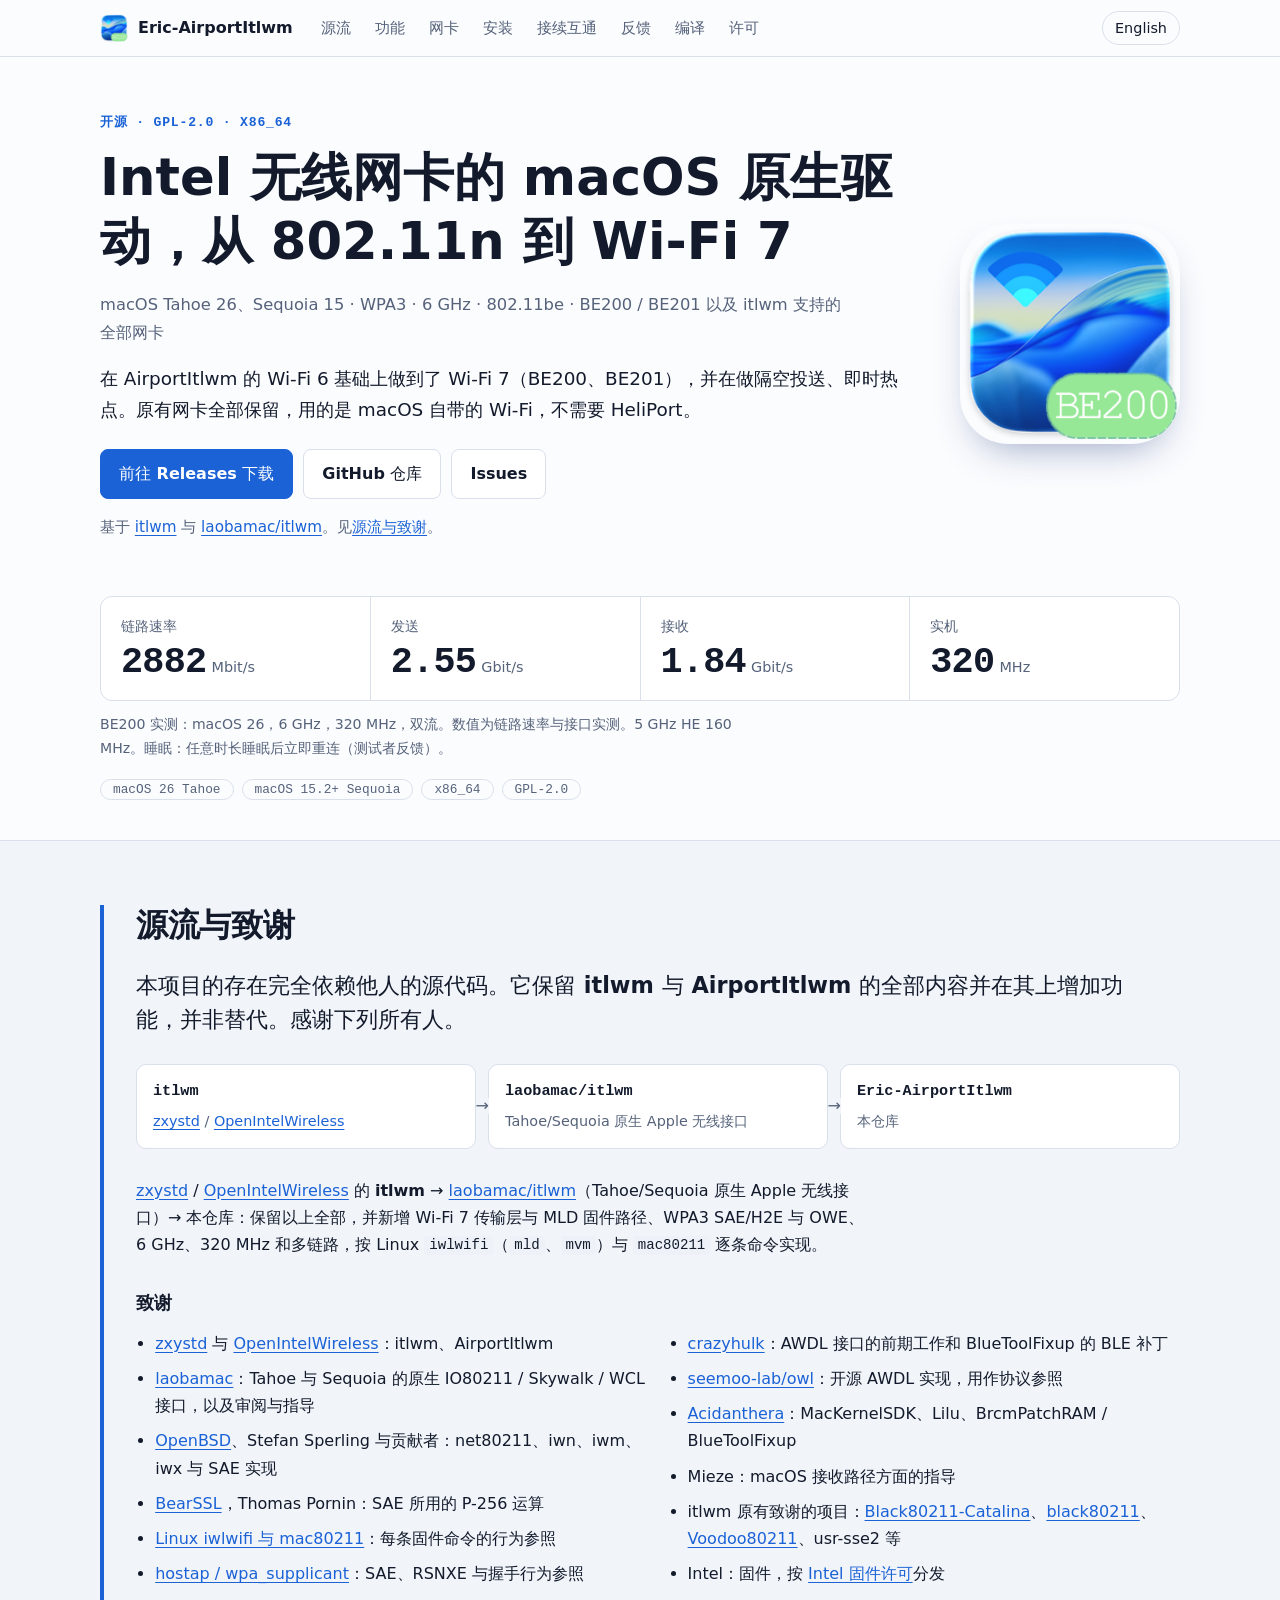
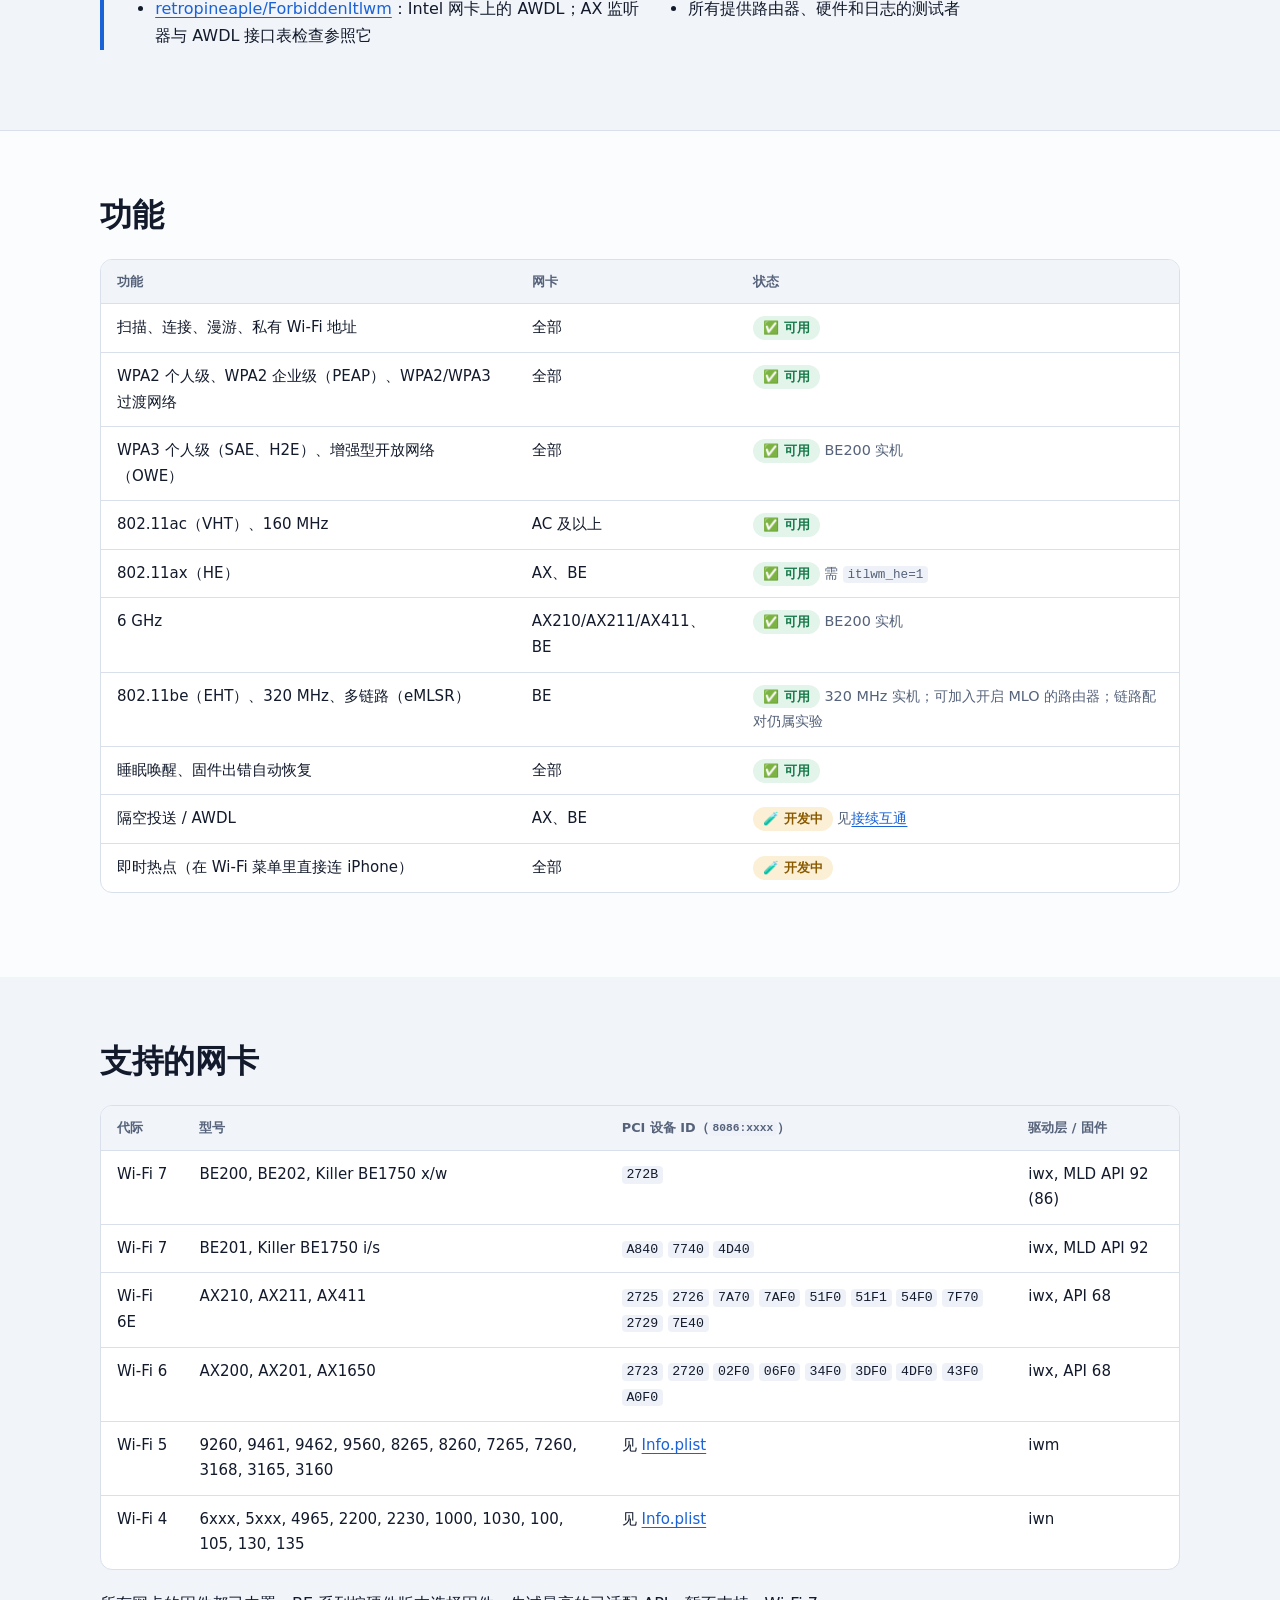
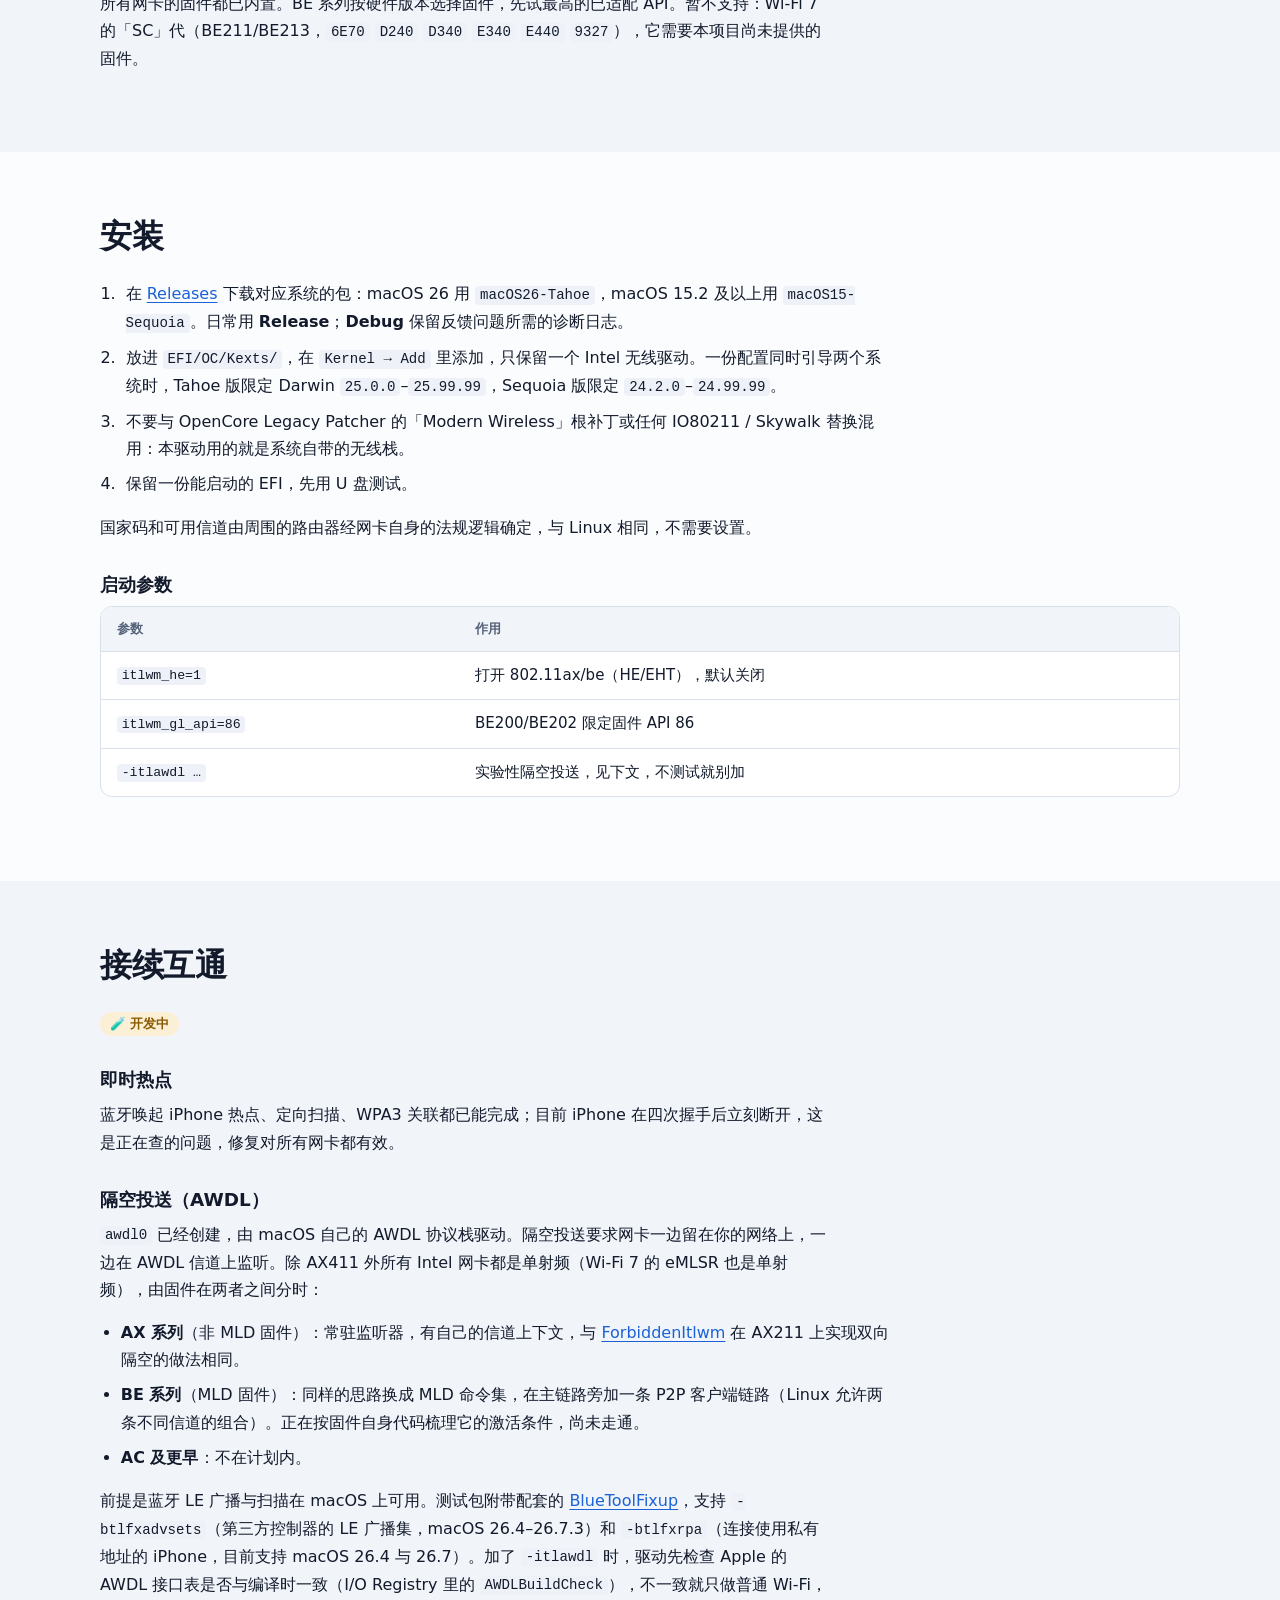
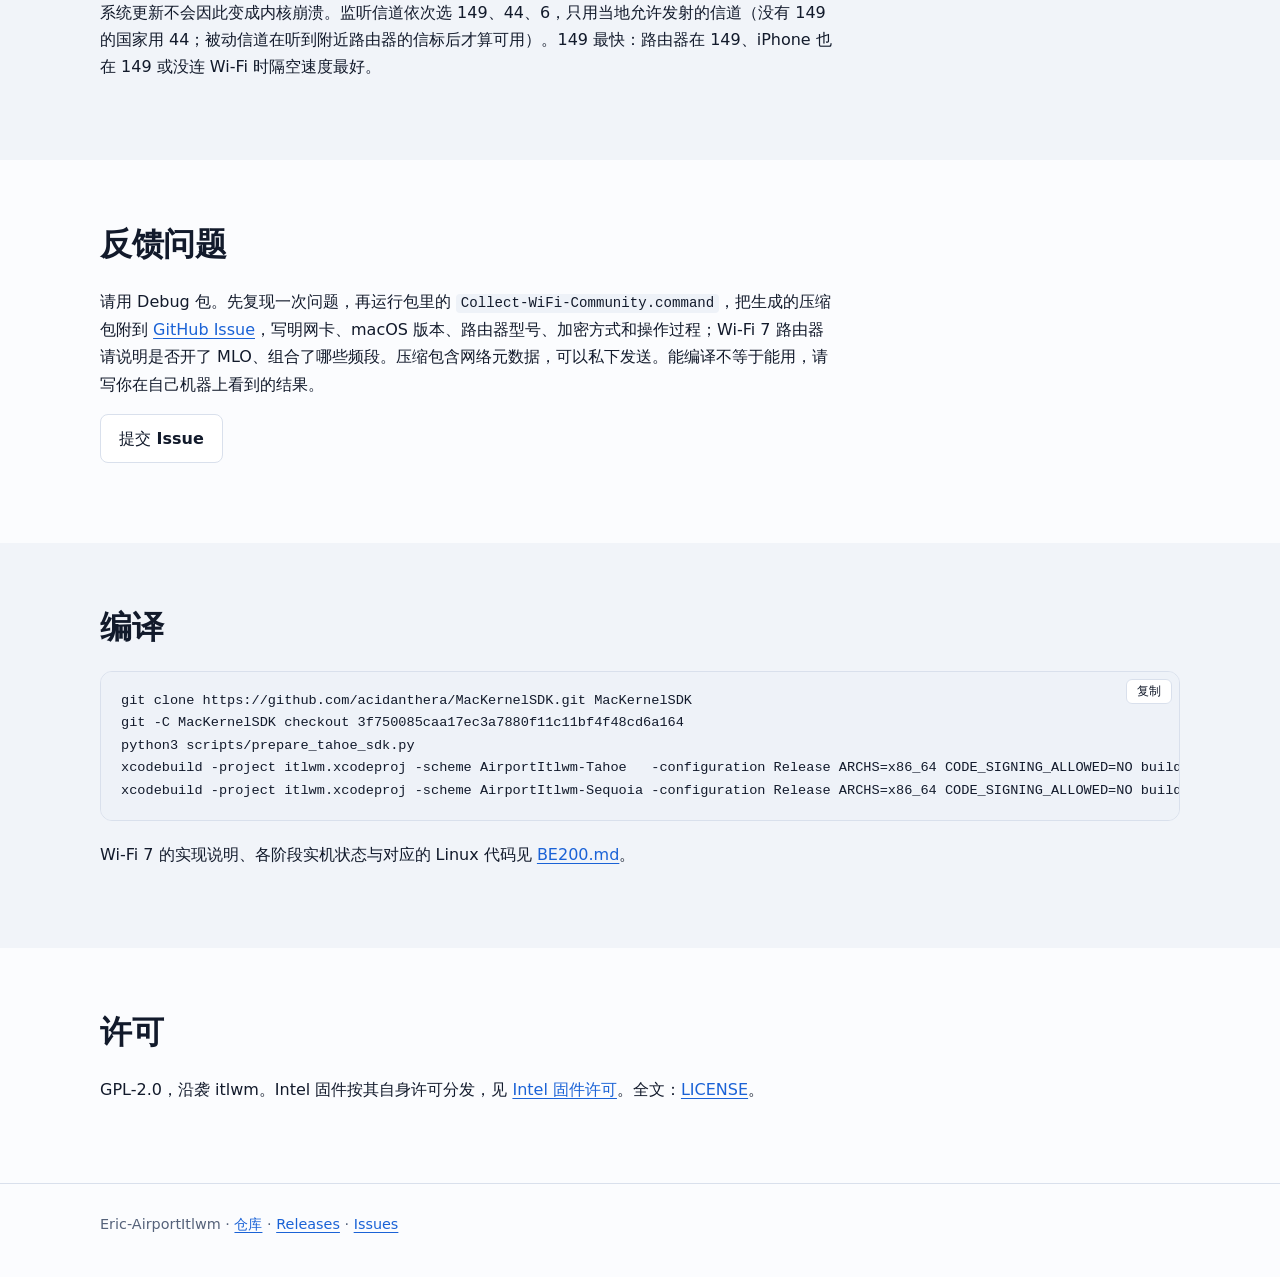
==== docs/zh/index.html @ 7a8104d2 "docs: project site for GitHub Pages (English and 简体中文), lineage and credits first" ====
<!DOCTYPE html>
<html lang="zh-CN">
<head>
<meta charset="utf-8">
<meta name="viewport" content="width=device-width, initial-scale=1">
<meta name="color-scheme" content="light dark">
<title>Eric-AirportItlwm：Intel 无线网卡的 macOS 原生驱动，从 802.11n 到 Wi-Fi 7</title>
<meta name="description" content="Intel 无线网卡的 macOS 原生驱动，从 802.11n 到 Wi-Fi 7。macOS Tahoe 26、Sequoia 15，WPA3、6 GHz、802.11be，BE200 / BE201 以及 itlwm 支持的全部网卡。">
<link rel="icon" type="image/png" href="../be200-icon.png">
<link rel="stylesheet" href="../style.css">
<script defer src="../app.js"></script>
</head>
<body>
<a class="skip" href="#main">跳到正文</a>
<header class="top"><div class="wrap bar">
<a class="brand" href="#top"><img src="../be200-icon.png" width="28" height="28" alt="">Eric-AirportItlwm</a>
<nav aria-label="Sections">
<a href="#lineage">源流</a>
<a href="#works">功能</a>
<a href="#cards">网卡</a>
<a href="#install">安装</a>
<a href="#continuity">接续互通</a>
<a href="#report">反馈</a>
<a href="#build">编译</a>
<a href="#license">许可</a>
</nav>
<a class="lang" href="../" hreflang="en" lang="en">English</a>
</div></header>
<main id="main">
<section class="hero" id="top"><div class="wrap hero-grid">
<div class="hero-text">
<p class="eyebrow">开源 · GPL-2.0 · x86_64</p>
<h1>Intel 无线网卡的 macOS 原生驱动，从 802.11n 到 Wi-Fi 7</h1>
<p class="sub">macOS Tahoe 26、Sequoia 15 · WPA3 · 6 GHz · 802.11be · BE200 / BE201 以及 itlwm 支持的全部网卡</p>
<p class="lead">在 AirportItlwm 的 Wi-Fi 6 基础上做到了 Wi-Fi 7（BE200、BE201），并在做隔空投送、即时热点。原有网卡全部保留，用的是 macOS 自带的 Wi-Fi，不需要 HeliPort。</p>
<p class="cta"><a class="btn primary" href="https://github.com/Ersiter/Eric-AirportItlwm/releases/latest">前往 Releases 下载</a><a class="btn" href="https://github.com/Ersiter/Eric-AirportItlwm">GitHub 仓库</a><a class="btn" href="https://github.com/Ersiter/Eric-AirportItlwm/issues">Issues</a></p>
<p class="credit-line">基于 <a href="https://github.com/OpenIntelWireless/itlwm">itlwm</a> 与 <a href="https://github.com/laobamac/itlwm">laobamac/itlwm</a>。见<a href="#lineage">源流与致谢</a>。</p>
</div>
<div class="hero-art"><img src="../be200-icon.png" width="256" height="256" alt="Eric-AirportItlwm icon"></div>
</div>
<div class="wrap"><dl class="stats">
<div><dt>链路速率</dt><dd><span class="num">2882</span> <span class="unit">Mbit/s</span></dd></div>
<div><dt>发送</dt><dd><span class="num">2.55</span> <span class="unit">Gbit/s</span></dd></div>
<div><dt>接收</dt><dd><span class="num">1.84</span> <span class="unit">Gbit/s</span></dd></div>
<div><dt>实机</dt><dd><span class="num">320</span> <span class="unit">MHz</span></dd></div>
</dl><p class="note">BE200 实测：macOS 26，6 GHz，320 MHz，双流。数值为链路速率与接口实测。5 GHz HE 160 MHz。睡眠：任意时长睡眠后立即重连（测试者反馈）。</p>
<ul class="chips"><li>macOS 26 Tahoe</li><li>macOS 15.2+ Sequoia</li><li>x86_64</li><li>GPL-2.0</li></ul></div>
</section>
<section class="lineage" id="lineage"><div class="wrap">
<h2>源流与致谢</h2>
<p class="big">本项目的存在完全依赖他人的源代码。它保留 itlwm 与 AirportItlwm 的全部内容并在其上增加功能，并非替代。感谢下列所有人。</p>
<ol class="chain">
<li><strong>itlwm</strong><span><a href="https://github.com/zxystd">zxystd</a> / <a href="https://github.com/OpenIntelWireless/itlwm">OpenIntelWireless</a></span></li>
<li><strong>laobamac/itlwm</strong><span>Tahoe/Sequoia 原生 Apple 无线接口</span></li>
<li><strong>Eric-AirportItlwm</strong><span>本仓库</span></li>
</ol>
<p><a href="https://github.com/zxystd">zxystd</a> / <a href="https://github.com/OpenIntelWireless/itlwm">OpenIntelWireless</a> 的 <strong>itlwm</strong> → <a href="https://github.com/laobamac/itlwm">laobamac/itlwm</a>（Tahoe/Sequoia 原生 Apple 无线接口）→ 本仓库：保留以上全部，并新增 Wi-Fi 7 传输层与 MLD 固件路径、WPA3 SAE/H2E 与 OWE、6 GHz、320 MHz 和多链路，按 Linux <code>iwlwifi</code>（<code>mld</code>、<code>mvm</code>）与 <code>mac80211</code> 逐条命令实现。</p>
<h3>致谢</h3>
<ul class="credits">
<li><a href="https://github.com/zxystd">zxystd</a> 与 <a href="https://github.com/OpenIntelWireless">OpenIntelWireless</a>：itlwm、AirportItlwm</li>
<li><a href="https://github.com/laobamac/itlwm">laobamac</a>：Tahoe 与 Sequoia 的原生 IO80211 / Skywalk / WCL 接口，以及审阅与指导</li>
<li><a href="https://github.com/openbsd/src">OpenBSD</a>、Stefan Sperling 与贡献者：net80211、iwn、iwm、iwx 与 SAE 实现</li>
<li><a href="https://bearssl.org/">BearSSL</a>，Thomas Pornin：SAE 所用的 P-256 运算</li>
<li><a href="https://github.com/torvalds/linux/tree/master/drivers/net/wireless/intel/iwlwifi">Linux iwlwifi 与 mac80211</a>：每条固件命令的行为参照</li>
<li><a href="https://w1.fi/">hostap / wpa_supplicant</a>：SAE、RSNXE 与握手行为参照</li>
<li><a href="https://github.com/retropineaple/ForbiddenItlwm">retropineaple/ForbiddenItlwm</a>：Intel 网卡上的 AWDL；AX 监听器与 AWDL 接口表检查参照它</li>
<li><a href="https://github.com/crazyhulk">crazyhulk</a>：AWDL 接口的前期工作和 BlueToolFixup 的 BLE 补丁</li>
<li><a href="https://github.com/seemoo-lab/owl">seemoo-lab/owl</a>：开源 AWDL 实现，用作协议参照</li>
<li><a href="https://github.com/acidanthera">Acidanthera</a>：MacKernelSDK、Lilu、BrcmPatchRAM / BlueToolFixup</li>
<li>Mieze：macOS 接收路径方面的指导</li>
<li>itlwm 原有致谢的项目：<a href="https://github.com/AppleIntelWiFi/Black80211-Catalina">Black80211-Catalina</a>、<a href="https://github.com/rpeshkov/black80211">black80211</a>、<a href="https://github.com/mercurysquad/Voodoo80211">Voodoo80211</a>、usr-sse2 等</li>
<li>Intel：固件，按 <a href="https://github.com/Ersiter/Eric-AirportItlwm/blob/be200-tahoe/iwlwifi-firmware-license">Intel 固件许可</a>分发</li>
<li>所有提供路由器、硬件和日志的测试者</li>
</ul></div></section>
<section id="works"><div class="wrap"><h2>功能</h2>
<div class="table-wrap"><table><thead><tr><th>功能</th><th>网卡</th><th>状态</th></tr></thead><tbody>
<tr><td>扫描、连接、漫游、私有 Wi-Fi 地址</td><td>全部</td><td><span class="pill ok"><span aria-hidden="true">✅</span> 可用</span></td></tr>
<tr><td>WPA2 个人级、WPA2 企业级（PEAP）、WPA2/WPA3 过渡网络</td><td>全部</td><td><span class="pill ok"><span aria-hidden="true">✅</span> 可用</span></td></tr>
<tr><td>WPA3 个人级（SAE、H2E）、增强型开放网络（OWE）</td><td>全部</td><td><span class="pill ok"><span aria-hidden="true">✅</span> 可用</span> <span class="snote">BE200 实机</span></td></tr>
<tr><td>802.11ac（VHT）、160 MHz</td><td>AC 及以上</td><td><span class="pill ok"><span aria-hidden="true">✅</span> 可用</span></td></tr>
<tr><td>802.11ax（HE）</td><td>AX、BE</td><td><span class="pill ok"><span aria-hidden="true">✅</span> 可用</span> <span class="snote">需 <code>itlwm_he=1</code></span></td></tr>
<tr><td>6 GHz</td><td>AX210/AX211/AX411、BE</td><td><span class="pill ok"><span aria-hidden="true">✅</span> 可用</span> <span class="snote">BE200 实机</span></td></tr>
<tr><td>802.11be（EHT）、320 MHz、多链路（eMLSR）</td><td>BE</td><td><span class="pill ok"><span aria-hidden="true">✅</span> 可用</span> <span class="snote">320 MHz 实机；可加入开启 MLO 的路由器；链路配对仍属实验</span></td></tr>
<tr><td>睡眠唤醒、固件出错自动恢复</td><td>全部</td><td><span class="pill ok"><span aria-hidden="true">✅</span> 可用</span></td></tr>
<tr><td>隔空投送 / AWDL</td><td>AX、BE</td><td><span class="pill dev"><span aria-hidden="true">🧪</span> 开发中</span> <span class="snote">见<a href="#continuity">接续互通</a></span></td></tr>
<tr><td>即时热点（在 Wi-Fi 菜单里直接连 iPhone）</td><td>全部</td><td><span class="pill dev"><span aria-hidden="true">🧪</span> 开发中</span></td></tr>
</tbody></table></div></div></section>
<section id="cards"><div class="wrap"><h2>支持的网卡</h2>
<div class="table-wrap"><table class="cards"><thead><tr><th>代际</th><th>型号</th><th>PCI 设备 ID（<code>8086:xxxx</code>）</th><th>驱动层 / 固件</th></tr></thead><tbody>
<tr><td>Wi-Fi 7</td><td>BE200, BE202, Killer BE1750 x/w</td><td><code>272B</code></td><td>iwx, MLD API 92 (86)</td></tr>
<tr><td>Wi-Fi 7</td><td>BE201, Killer BE1750 i/s</td><td><code>A840</code> <code>7740</code> <code>4D40</code></td><td>iwx, MLD API 92</td></tr>
<tr><td>Wi-Fi 6E</td><td>AX210, AX211, AX411</td><td><code>2725</code> <code>2726</code> <code>7A70</code> <code>7AF0</code> <code>51F0</code> <code>51F1</code> <code>54F0</code> <code>7F70</code> <code>2729</code> <code>7E40</code></td><td>iwx, API 68</td></tr>
<tr><td>Wi-Fi 6</td><td>AX200, AX201, AX1650</td><td><code>2723</code> <code>2720</code> <code>02F0</code> <code>06F0</code> <code>34F0</code> <code>3DF0</code> <code>4DF0</code> <code>43F0</code> <code>A0F0</code></td><td>iwx, API 68</td></tr>
<tr><td>Wi-Fi 5</td><td>9260, 9461, 9462, 9560, 8265, 8260, 7265, 7260, 3168, 3165, 3160</td><td>见 <a href="https://github.com/Ersiter/Eric-AirportItlwm/blob/be200-tahoe/AirportItlwm/WCL/Info.plist">Info.plist</a></td><td>iwm</td></tr>
<tr><td>Wi-Fi 4</td><td>6xxx, 5xxx, 4965, 2200, 2230, 1000, 1030, 100, 105, 130, 135</td><td>见 <a href="https://github.com/Ersiter/Eric-AirportItlwm/blob/be200-tahoe/AirportItlwm/WCL/Info.plist">Info.plist</a></td><td>iwn</td></tr>
</tbody></table></div><p>所有网卡的固件都已内置。BE 系列按硬件版本选择固件，先试最高的已适配 API。暂不支持：Wi-Fi 7 的「SC」代（BE211/BE213，<code>6E70</code> <code>D240</code> <code>D340</code> <code>E340</code> <code>E440</code> <code>9327</code>），它需要本项目尚未提供的固件。</p></div></section>
<section id="install"><div class="wrap"><h2>安装</h2><ol class="steps">
<li>在 <a href="https://github.com/Ersiter/Eric-AirportItlwm/releases">Releases</a> 下载对应系统的包：macOS 26 用 <code>macOS26-Tahoe</code>，macOS 15.2 及以上用 <code>macOS15-Sequoia</code>。日常用 <strong>Release</strong>；<strong>Debug</strong> 保留反馈问题所需的诊断日志。</li>
<li>放进 <code>EFI/OC/Kexts/</code>，在 <code>Kernel → Add</code> 里添加，只保留一个 Intel 无线驱动。一份配置同时引导两个系统时，Tahoe 版限定 Darwin <code>25.0.0</code>–<code>25.99.99</code>，Sequoia 版限定 <code>24.2.0</code>–<code>24.99.99</code>。</li>
<li>不要与 OpenCore Legacy Patcher 的「Modern Wireless」根补丁或任何 IO80211 / Skywalk 替换混用：本驱动用的就是系统自带的无线栈。</li>
<li>保留一份能启动的 EFI，先用 U 盘测试。</li>
</ol><p>国家码和可用信道由周围的路由器经网卡自身的法规逻辑确定，与 Linux 相同，不需要设置。</p>
<h3>启动参数</h3><div class="table-wrap"><table><thead><tr><th>参数</th><th>作用</th></tr></thead><tbody>
<tr><td><code>itlwm_he=1</code></td><td>打开 802.11ax/be（HE/EHT），默认关闭</td></tr>
<tr><td><code>itlwm_gl_api=86</code></td><td>BE200/BE202 限定固件 API 86</td></tr>
<tr><td><code>-itlawdl …</code></td><td>实验性隔空投送，见下文，不测试就别加</td></tr>
</tbody></table></div></div></section>
<section id="continuity"><div class="wrap"><h2>接续互通</h2>
<p><span class="pill dev"><span aria-hidden="true">🧪</span> 开发中</span></p>
<h3>即时热点</h3><p>蓝牙唤起 iPhone 热点、定向扫描、WPA3 关联都已能完成；目前 iPhone 在四次握手后立刻断开，这是正在查的问题，修复对所有网卡都有效。</p>
<h3>隔空投送（AWDL）</h3><p><code>awdl0</code> 已经创建，由 macOS 自己的 AWDL 协议栈驱动。隔空投送要求网卡一边留在你的网络上，一边在 AWDL 信道上监听。除 AX411 外所有 Intel 网卡都是单射频（Wi-Fi 7 的 eMLSR 也是单射频），由固件在两者之间分时：</p><ul>
<li><strong>AX 系列</strong>（非 MLD 固件）：常驻监听器，有自己的信道上下文，与 <a href="https://github.com/retropineaple/ForbiddenItlwm">ForbiddenItlwm</a> 在 AX211 上实现双向隔空的做法相同。</li>
<li><strong>BE 系列</strong>（MLD 固件）：同样的思路换成 MLD 命令集，在主链路旁加一条 P2P 客户端链路（Linux 允许两条不同信道的组合）。正在按固件自身代码梳理它的激活条件，尚未走通。</li>
<li><strong>AC 及更早</strong>：不在计划内。</li>
</ul><p>前提是蓝牙 LE 广播与扫描在 macOS 上可用。测试包附带配套的 <a href="https://github.com/acidanthera/BrcmPatchRAM">BlueToolFixup</a>，支持 <code>-btlfxadvsets</code>（第三方控制器的 LE 广播集，macOS 26.4–26.7.3）和 <code>-btlfxrpa</code>（连接使用私有地址的 iPhone，目前支持 macOS 26.4 与 26.7）。加了 <code>-itlawdl</code> 时，驱动先检查 Apple 的 AWDL 接口表是否与编译时一致（I/O Registry 里的 <code>AWDLBuildCheck</code>），不一致就只做普通 Wi-Fi，系统更新不会因此变成内核崩溃。监听信道依次选 149、44、6，只用当地允许发射的信道（没有 149 的国家用 44；被动信道在听到附近路由器的信标后才算可用）。149 最快：路由器在 149、iPhone 也在 149 或没连 Wi-Fi 时隔空速度最好。</p></div></section>
<section id="report"><div class="wrap"><h2>反馈问题</h2><p>请用 Debug 包。先复现一次问题，再运行包里的 <code>Collect-WiFi-Community.command</code>，把生成的压缩包附到 <a href="https://github.com/Ersiter/Eric-AirportItlwm/issues">GitHub Issue</a>，写明网卡、macOS 版本、路由器型号、加密方式和操作过程；Wi-Fi 7 路由器请说明是否开了 MLO、组合了哪些频段。压缩包含网络元数据，可以私下发送。能编译不等于能用，请写你在自己机器上看到的结果。</p><p><a class="btn" href="https://github.com/Ersiter/Eric-AirportItlwm/issues/new">提交 Issue</a></p></div></section>
<section id="build"><div class="wrap"><h2>编译</h2>
<div class="code"><button type="button" class="copy" data-copied="已复制" hidden>复制</button><pre><code>git clone https://github.com/acidanthera/MacKernelSDK.git MacKernelSDK
git -C MacKernelSDK checkout 3f750085caa17ec3a7880f11c11bf4f48cd6a164
python3 scripts/prepare_tahoe_sdk.py
xcodebuild -project itlwm.xcodeproj -scheme AirportItlwm-Tahoe   -configuration Release ARCHS=x86_64 CODE_SIGNING_ALLOWED=NO build
xcodebuild -project itlwm.xcodeproj -scheme AirportItlwm-Sequoia -configuration Release ARCHS=x86_64 CODE_SIGNING_ALLOWED=NO build</code></pre></div>
<p>Wi-Fi 7 的实现说明、各阶段实机状态与对应的 Linux 代码见 <a href="https://github.com/Ersiter/Eric-AirportItlwm/blob/be200-tahoe/BE200.md">BE200.md</a>。</p></div></section>
<section id="license"><div class="wrap"><h2>许可</h2><p>GPL-2.0，沿袭 itlwm。Intel 固件按其自身许可分发，见 <a href="https://github.com/Ersiter/Eric-AirportItlwm/blob/be200-tahoe/iwlwifi-firmware-license">Intel 固件许可</a>。全文：<a href="https://github.com/Ersiter/Eric-AirportItlwm/blob/be200-tahoe/LICENSE">LICENSE</a>。</p></div></section>
</main>
<footer><div class="wrap"><p>Eric-AirportItlwm · <a href="https://github.com/Ersiter/Eric-AirportItlwm">仓库</a> · <a href="https://github.com/Ersiter/Eric-AirportItlwm/releases">Releases</a> · <a href="https://github.com/Ersiter/Eric-AirportItlwm/issues">Issues</a></p></div></footer>
</body>
</html>
---- docs/style.css ----
:root {
  color-scheme: light dark;
  --bg: #fbfcfe;
  --bg-alt: #f1f4f9;
  --panel: #ffffff;
  --line: #d9e0ec;
  --text: #121a2b;
  --muted: #55627a;
  --accent: #1a62d6;
  --accent-ink: #ffffff;
  --ok: #17794a;
  --ok-bg: #e3f4ea;
  --dev: #8a5a00;
  --dev-bg: #fbf0d6;
  --code-bg: #eef2f8;
  --sans: system-ui, -apple-system, "Segoe UI", "PingFang SC", "Hiragino Sans GB", "Microsoft YaHei", "Noto Sans CJK SC", "Noto Sans SC", sans-serif;
  --mono: ui-monospace, "SF Mono", Menlo, Consolas, "Liberation Mono", monospace;
}

@media (prefers-color-scheme: dark) {
  :root {
    --bg: #080d17;
    --bg-alt: #0c1322;
    --panel: #0f1829;
    --line: #1f2c45;
    --text: #dbe5f6;
    --muted: #8da0bf;
    --accent: #5aa8ff;
    --accent-ink: #06101f;
    --ok: #62d394;
    --ok-bg: #0f2a1d;
    --dev: #f0c35a;
    --dev-bg: #2b2210;
    --code-bg: #0a1220;
  }
}

* { box-sizing: border-box; }
html { scroll-behavior: smooth; scroll-padding-top: 72px; -webkit-text-size-adjust: 100%; }
body {
  margin: 0;
  background: var(--bg);
  color: var(--text);
  font: 16px/1.7 var(--sans);
  -webkit-font-smoothing: antialiased;
}
img { max-width: 100%; height: auto; }
a { color: var(--accent); text-underline-offset: 3px; }
a:hover { text-decoration-thickness: 2px; }
:focus-visible { outline: 2px solid var(--accent); outline-offset: 2px; border-radius: 3px; }
code { font-family: var(--mono); font-size: .88em; background: var(--code-bg); padding: .1em .35em; border-radius: 4px; overflow-wrap: anywhere; }
.wrap { width: min(1080px, 100% - 40px); margin-inline: auto; }

.skip { position: absolute; left: -999px; top: 8px; background: var(--accent); color: var(--accent-ink); padding: 8px 12px; border-radius: 6px; z-index: 20; }
.skip:focus { left: 8px; }

/* header */
.top { position: sticky; top: 0; z-index: 10; background: color-mix(in srgb, var(--bg) 88%, transparent); backdrop-filter: blur(10px); border-bottom: 1px solid var(--line); }
.bar { display: flex; align-items: center; gap: 18px; min-height: 56px; }
.brand { display: flex; align-items: center; gap: 10px; font-weight: 650; color: var(--text); text-decoration: none; white-space: nowrap; }
.brand img { border-radius: 7px; }
.top nav { display: flex; gap: 4px; flex: 1; overflow-x: auto; scrollbar-width: none; }
.top nav::-webkit-scrollbar { display: none; }
.top nav a { color: var(--muted); text-decoration: none; padding: 6px 10px; border-radius: 6px; font-size: .92rem; white-space: nowrap; }
.top nav a:hover { color: var(--text); background: var(--bg-alt); }
.lang { font-size: .9rem; border: 1px solid var(--line); padding: 4px 12px; border-radius: 999px; text-decoration: none; color: var(--text); white-space: nowrap; }
.lang:hover { border-color: var(--accent); }

/* sections */
section { padding: 64px 0; }
section:nth-of-type(even) { background: var(--bg-alt); }
h1, h2, h3 { line-height: 1.25; margin: 0; }
h2 { font-size: clamp(1.5rem, 1.1rem + 1.6vw, 2rem); letter-spacing: -.01em; margin-bottom: 24px; }
h3 { font-size: 1.15rem; margin: 32px 0 10px; }
p { margin: 0 0 1em; max-width: 72ch; }
ul, ol { padding-left: 1.3em; }
li { margin-bottom: .5em; max-width: 76ch; }

/* hero */
.hero { padding: 56px 0 40px; background: var(--bg) !important; }
.hero-grid { display: grid; grid-template-columns: 1fr 220px; gap: 40px; align-items: center; }
.eyebrow { color: var(--accent); font: 600 .82rem var(--mono); letter-spacing: .06em; text-transform: uppercase; margin-bottom: 14px; }
h1 { font-size: clamp(2rem, 1.2rem + 3.2vw, 3.2rem); letter-spacing: -.02em; max-width: 20ch; }
:lang(zh) h1 { letter-spacing: 0; max-width: 18em; }
.sub { color: var(--muted); margin-top: 18px; font-size: 1.02rem; }
.lead { font-size: 1.15rem; margin-top: 8px; }
.cta { display: flex; flex-wrap: wrap; gap: 10px; margin-top: 24px; }
.btn { display: inline-block; padding: 10px 18px; border: 1px solid var(--line); border-radius: 8px; text-decoration: none; color: var(--text); background: var(--panel); font-weight: 550; }
.btn:hover { border-color: var(--accent); }
.btn.primary { background: var(--accent); border-color: var(--accent); color: var(--accent-ink); }
.credit-line { color: var(--muted); font-size: .95rem; margin-top: 4px; }
.hero-art img { width: 100%; max-width: 220px; border-radius: 22%; box-shadow: 0 18px 40px -18px rgba(10, 40, 110, .45); display: block; margin-inline: auto; }

.stats { display: grid; grid-template-columns: repeat(4, 1fr); gap: 1px; margin: 40px 0 0; background: var(--line); border: 1px solid var(--line); border-radius: 12px; overflow: hidden; }
.stats > div { background: var(--panel); padding: 18px 20px; }
.stats dt { color: var(--muted); font-size: .85rem; }
.stats dd { margin: 4px 0 0; }
.num { font: 650 clamp(1.6rem, 1.2rem + 1.4vw, 2.3rem)/1.1 var(--mono); letter-spacing: -.02em; }
.unit { color: var(--muted); font-size: .9rem; }
.note { color: var(--muted); font-size: .88rem; margin: 12px 0 0; }
.chips { list-style: none; padding: 0; margin: 18px 0 0; display: flex; flex-wrap: wrap; gap: 8px; }
.chips li { margin: 0; font: .8rem var(--mono); color: var(--muted); border: 1px solid var(--line); border-radius: 999px; padding: 2px 12px; }

/* lineage */
.lineage { background: var(--bg-alt); border-block: 1px solid var(--line); }
.lineage .wrap { border-left: 4px solid var(--accent); padding-left: clamp(16px, 3vw, 32px); }
.big { font-size: clamp(1.15rem, 1rem + .7vw, 1.4rem); line-height: 1.5; font-weight: 550; max-width: 46em; }
.chain { list-style: none; padding: 0; margin: 28px 0; display: grid; grid-template-columns: repeat(3, 1fr); gap: 12px; counter-reset: c; }
.chain li { counter-increment: c; position: relative; background: var(--panel); border: 1px solid var(--line); border-radius: 10px; padding: 14px 16px; margin: 0; display: flex; flex-direction: column; gap: 4px; max-width: none; }
.chain li:not(:last-child)::after { content: "→"; position: absolute; right: -14px; top: 50%; transform: translateY(-50%); color: var(--muted); background: var(--bg-alt); z-index: 1; line-height: 1; }
.chain strong { font-family: var(--mono); font-size: .95rem; }
.chain span { color: var(--muted); font-size: .9rem; }
.credits { columns: 2 340px; column-gap: 40px; padding-left: 1.2em; }
.credits li { break-inside: avoid; }

/* tables */
.table-wrap { overflow-x: auto; border: 1px solid var(--line); border-radius: 12px; background: var(--panel); margin-bottom: 20px; }
table { border-collapse: collapse; width: 100%; font-size: .94rem; min-width: 560px; }
th, td { text-align: left; vertical-align: top; padding: 11px 16px; border-bottom: 1px solid var(--line); }
tbody tr:last-child td { border-bottom: 0; }
th { font-size: .8rem; text-transform: uppercase; letter-spacing: .05em; color: var(--muted); background: var(--bg-alt); font-weight: 600; white-space: nowrap; }
:lang(zh) th { text-transform: none; letter-spacing: 0; }
table.cards { min-width: 720px; }
.pill { display: inline-block; font-size: .8rem; font-weight: 600; padding: 1px 10px; border-radius: 999px; white-space: nowrap; }
.pill.ok { color: var(--ok); background: var(--ok-bg); }
.pill.dev { color: var(--dev); background: var(--dev-bg); }
.snote { color: var(--muted); font-size: .9rem; display: inline; }

/* install / code */
.steps li { padding-left: .3em; }
.code { position: relative; margin: 0 0 20px; }
pre { margin: 0; padding: 18px 20px; background: var(--code-bg); border: 1px solid var(--line); border-radius: 12px; overflow-x: auto; font: .85rem/1.65 var(--mono); }
pre code { background: none; padding: 0; font-size: inherit; overflow-wrap: normal; }
.copy { position: absolute; top: 8px; right: 8px; font: .78rem var(--sans); padding: 3px 10px; border: 1px solid var(--line); border-radius: 6px; background: var(--panel); color: var(--text); cursor: pointer; }
.copy:hover { border-color: var(--accent); }

footer { padding: 28px 0 40px; color: var(--muted); font-size: .9rem; border-top: 1px solid var(--line); }
footer p { margin: 0; }

@media (max-width: 760px) {
  section { padding: 44px 0; }
  .hero-grid { grid-template-columns: 1fr; }
  .hero-art { order: -1; }
  .hero-art img { margin: 0; max-width: 96px; }
  .stats { grid-template-columns: repeat(2, 1fr); }
  .chain { grid-template-columns: 1fr; }
  .chain li:not(:last-child)::after { content: "↓"; right: auto; left: 20px; top: auto; bottom: -15px; transform: none; }
  .bar { gap: 10px; }
}
@media (max-width: 480px) {
  .brand { font-size: .9rem; }
  .brand img { display: none; }
}
@media (prefers-reduced-motion: reduce) { html { scroll-behavior: auto; } }
@media print { .top, .copy, .skip { display: none; } section { padding: 24px 0; } }
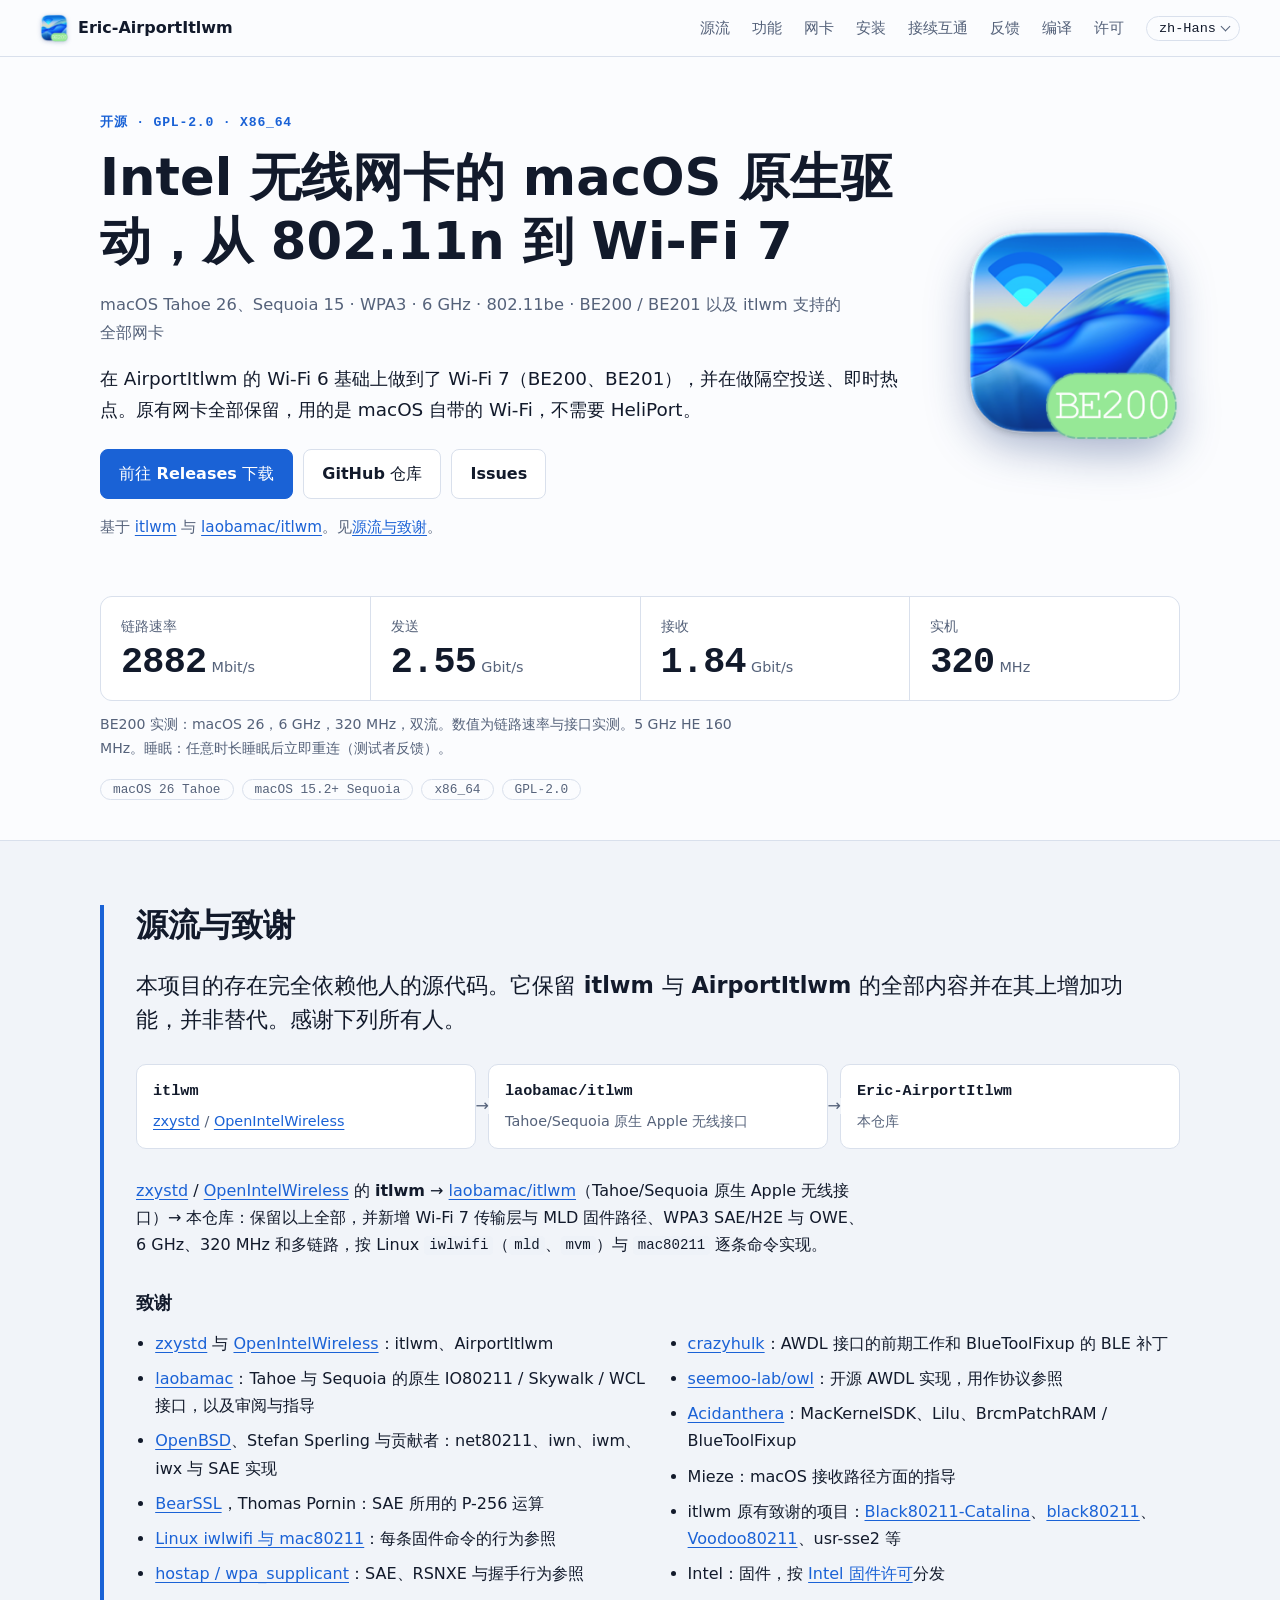
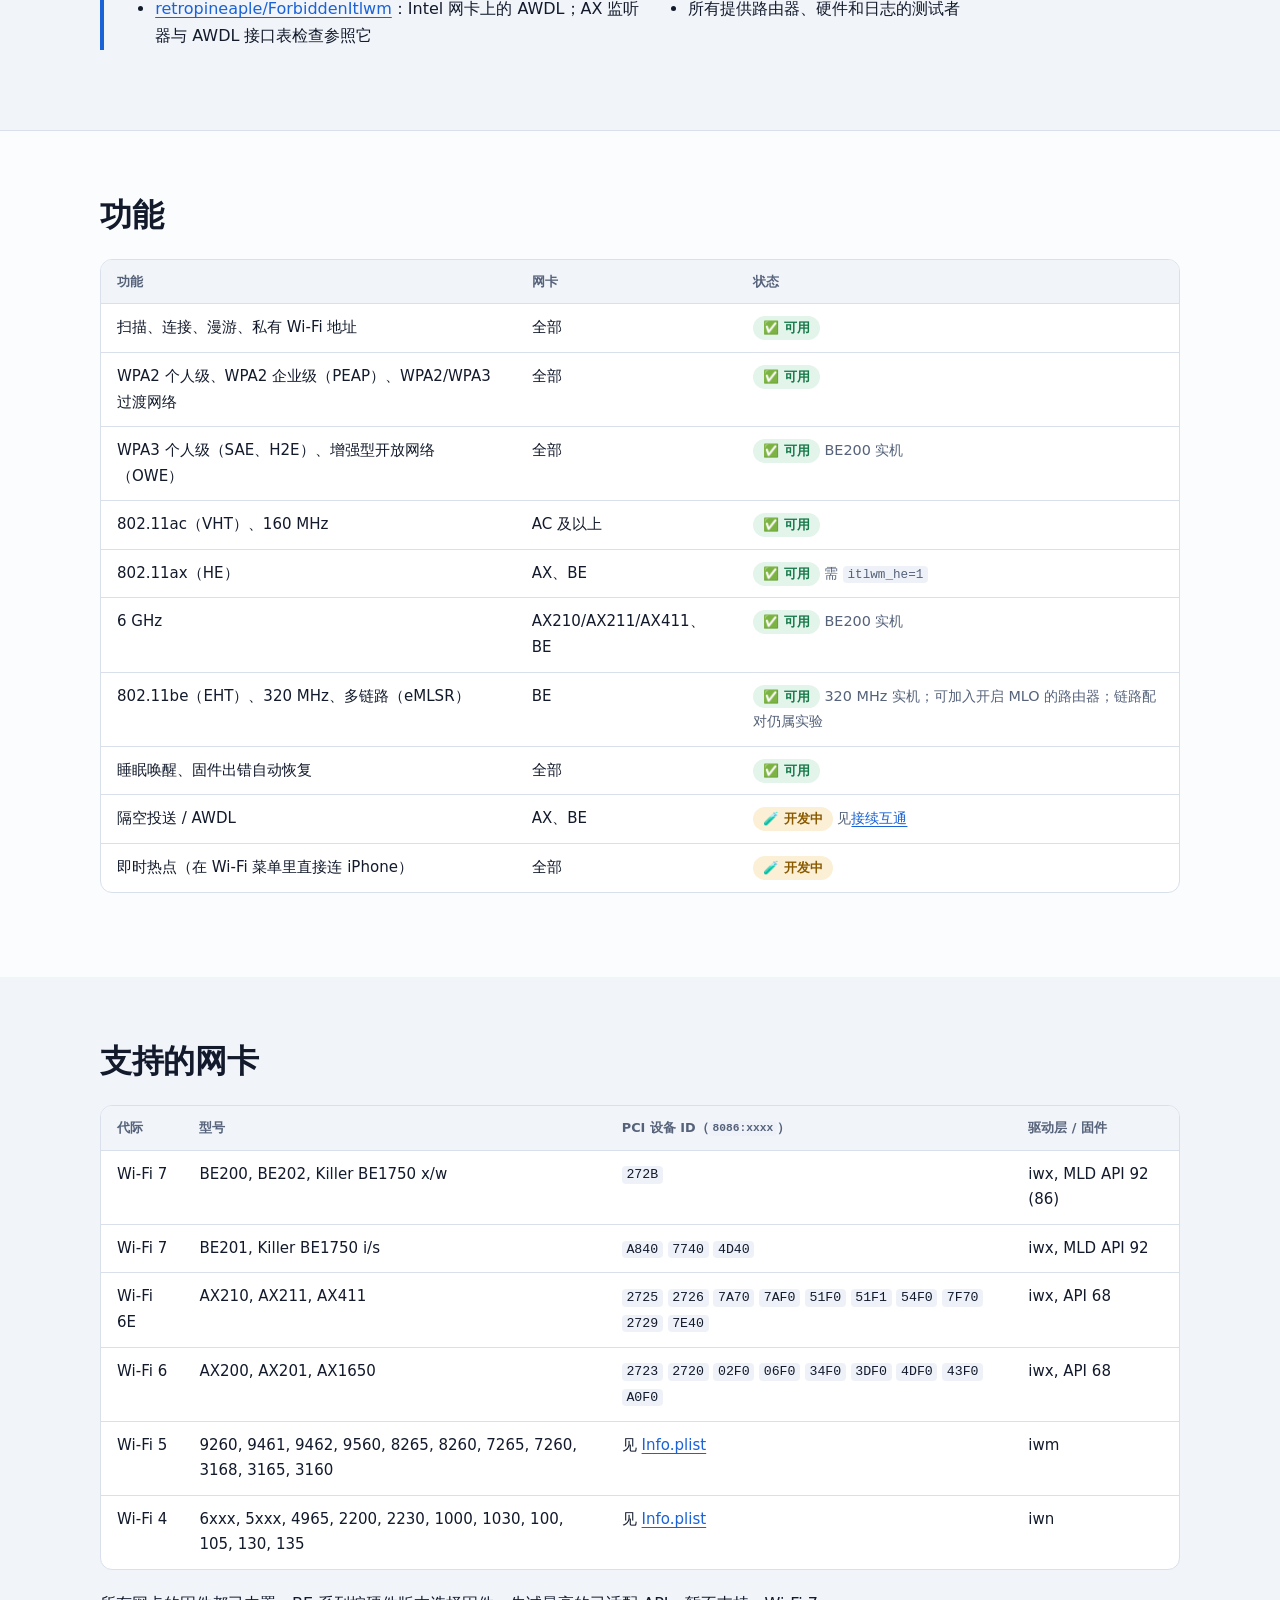
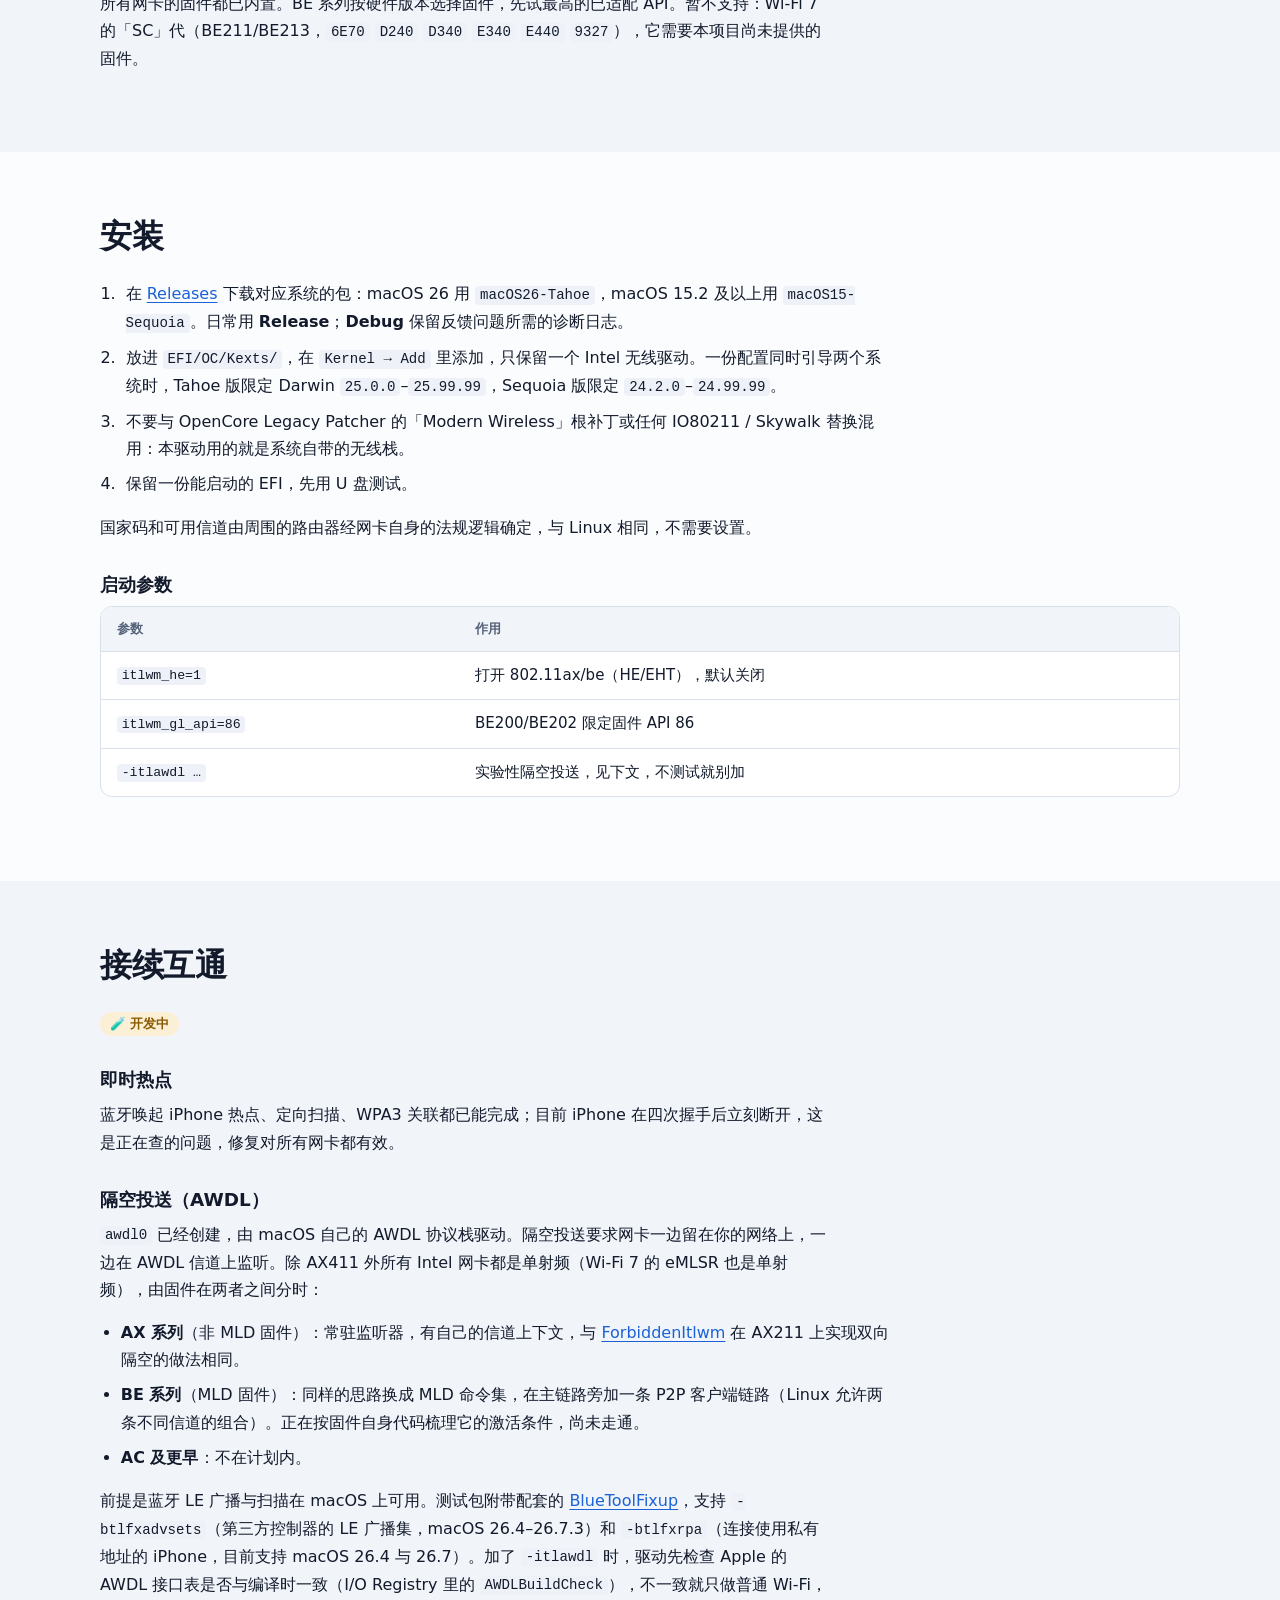
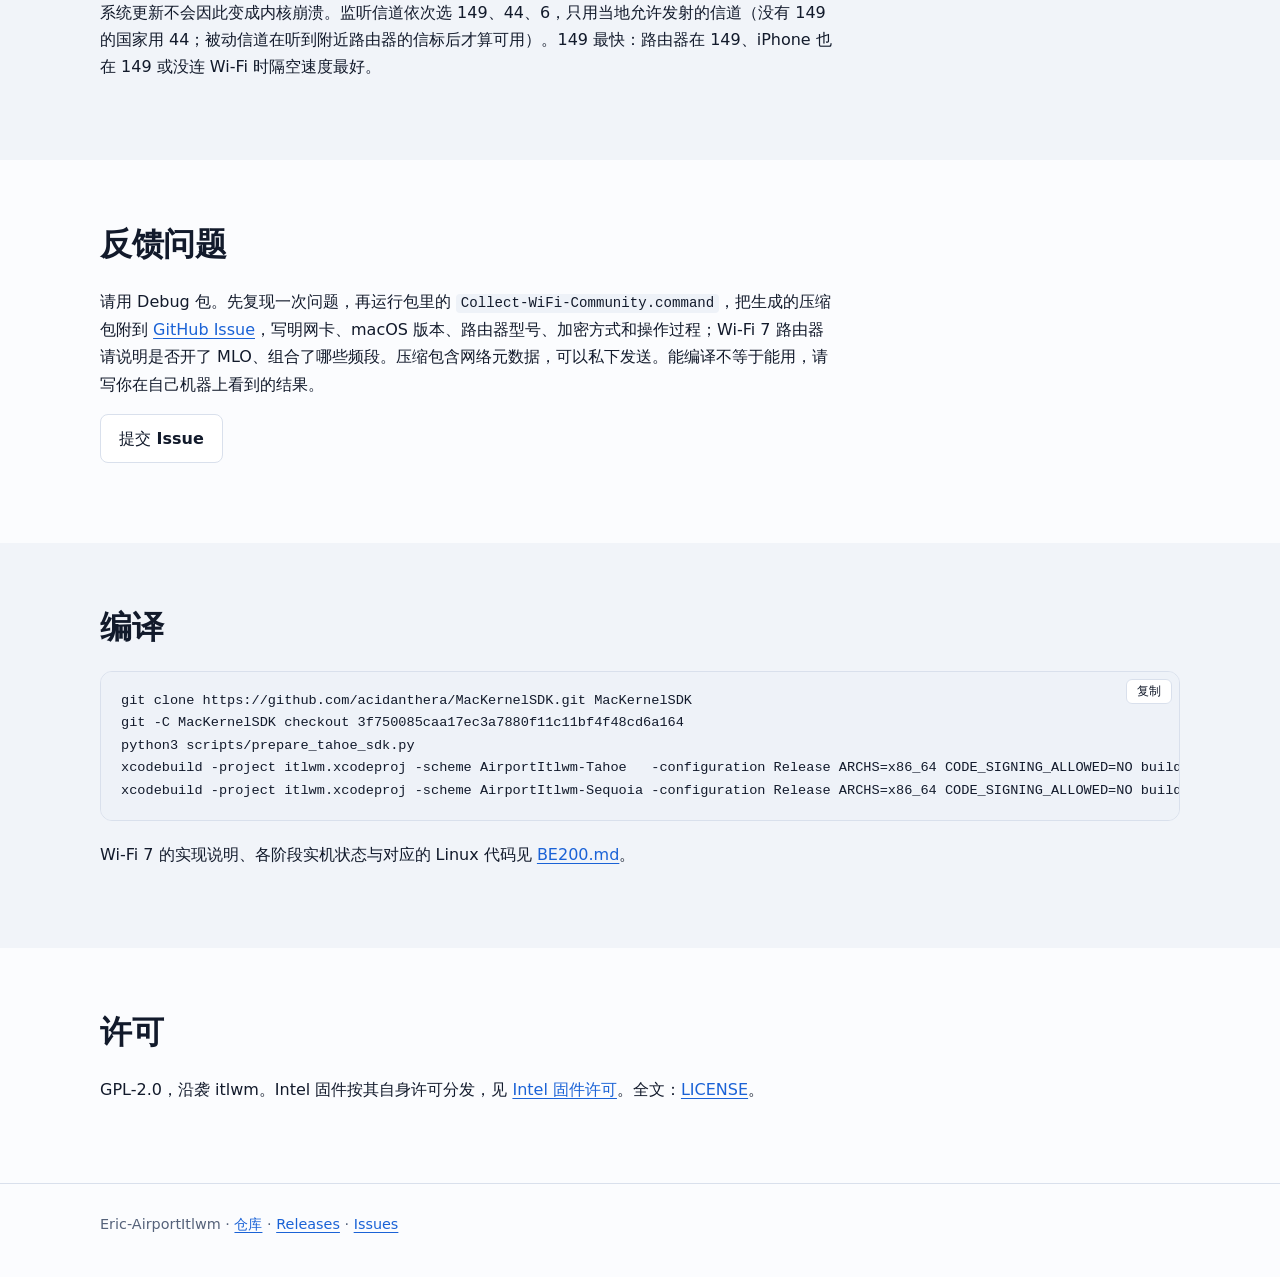
==== commit c3380907: "docs: full-width header with sections on the right, burger menu on narrow screens, language menu sho" ====
--- a/docs/zh/index.html
+++ b/docs/zh/index.html
@@ -1,5 +1,5 @@
 <!DOCTYPE html>
-<html lang="zh-CN">
+<html lang="zh-Hans">
 <head>
 <meta charset="utf-8">
 <meta name="viewport" content="width=device-width, initial-scale=1">
@@ -12,9 +12,10 @@
 </head>
 <body>
 <a class="skip" href="#main">跳到正文</a>
-<header class="top"><div class="wrap bar">
+<header class="top"><div class="bar">
 <a class="brand" href="#top"><img src="../be200-icon.png" width="28" height="28" alt="">Eric-AirportItlwm</a>
-<nav aria-label="Sections">
+<button class="burger" type="button" aria-label="菜单" aria-expanded="false" aria-controls="sections"><span></span><span></span><span></span></button>
+<nav id="sections" aria-label="目录">
 <a href="#lineage">源流</a>
 <a href="#works">功能</a>
 <a href="#cards">网卡</a>
@@ -24,7 +25,13 @@
 <a href="#build">编译</a>
 <a href="#license">许可</a>
 </nav>
-<a class="lang" href="../" hreflang="en" lang="en">English</a>
+<details class="lang">
+<summary aria-label="Language / 语言"><span lang="zh-Hans">zh-Hans</span></summary>
+<ul>
+<li><a href="../" hreflang="en" lang="en">en-US<span>English</span></a></li>
+<li><a href="./" hreflang="zh-Hans" lang="zh-Hans" aria-current="true">zh-Hans<span>简体中文</span></a></li>
+</ul>
+</details>
 </div></header>
 <main id="main">
 <section class="hero" id="top"><div class="wrap hero-grid">
--- a/docs/style.css
+++ b/docs/style.css
@@ -54,17 +54,43 @@
 .skip { position: absolute; left: -999px; top: 8px; background: var(--accent); color: var(--accent-ink); padding: 8px 12px; border-radius: 6px; z-index: 20; }
 .skip:focus { left: 8px; }
 
-/* header */
-.top { position: sticky; top: 0; z-index: 10; background: color-mix(in srgb, var(--bg) 88%, transparent); backdrop-filter: blur(10px); border-bottom: 1px solid var(--line); }
-.bar { display: flex; align-items: center; gap: 18px; min-height: 56px; }
-.brand { display: flex; align-items: center; gap: 10px; font-weight: 650; color: var(--text); text-decoration: none; white-space: nowrap; }
-.brand img { border-radius: 7px; }
-.top nav { display: flex; gap: 4px; flex: 1; overflow-x: auto; scrollbar-width: none; }
-.top nav::-webkit-scrollbar { display: none; }
+/* header: the bar spans the window; sections on the right, then the language menu */
+.top { position: sticky; top: 0; z-index: 10; background: color-mix(in srgb, var(--bg) 88%, transparent); backdrop-filter: blur(10px); -webkit-backdrop-filter: blur(10px); border-bottom: 1px solid var(--line); }
+.bar { display: flex; align-items: center; gap: 12px; min-height: 56px; padding-inline: clamp(16px, 4vw, 40px); }
+.brand { display: flex; align-items: center; gap: 10px; font-weight: 650; color: var(--text); text-decoration: none; white-space: nowrap; margin-right: auto; }
+.brand img { filter: drop-shadow(0 1px 2px rgba(10, 40, 110, .25)); }
+.top nav { display: flex; gap: 2px; }
 .top nav a { color: var(--muted); text-decoration: none; padding: 6px 10px; border-radius: 6px; font-size: .92rem; white-space: nowrap; }
 .top nav a:hover { color: var(--text); background: var(--bg-alt); }
-.lang { font-size: .9rem; border: 1px solid var(--line); padding: 4px 12px; border-radius: 999px; text-decoration: none; color: var(--text); white-space: nowrap; }
-.lang:hover { border-color: var(--accent); }
+
+.lang { position: relative; }
+.lang summary { list-style: none; cursor: pointer; font: .85rem var(--mono); border: 1px solid var(--line); padding: 4px 10px 4px 12px; border-radius: 999px; color: var(--text); white-space: nowrap; display: flex; align-items: center; gap: 6px; user-select: none; }
+.lang summary::-webkit-details-marker { display: none; }
+.lang summary::after { content: ""; width: 6px; height: 6px; border: solid var(--muted); border-width: 0 1.5px 1.5px 0; transform: translateY(-2px) rotate(45deg); transition: transform .15s; }
+.lang[open] summary::after { transform: translateY(1px) rotate(-135deg); }
+.lang summary:hover, .lang[open] summary { border-color: var(--accent); }
+.lang ul { position: absolute; right: 0; top: calc(100% + 6px); list-style: none; margin: 0; padding: 4px; min-width: 168px; background: var(--panel); border: 1px solid var(--line); border-radius: 10px; box-shadow: 0 8px 24px -8px rgba(0, 0, 0, .25); }
+.lang li { margin: 0; }
+.lang ul a { display: flex; justify-content: space-between; gap: 12px; padding: 6px 10px; border-radius: 6px; text-decoration: none; color: var(--text); font: .85rem var(--mono); }
+.lang ul a span { font-family: var(--sans); color: var(--muted); }
+.lang ul a:hover { background: var(--bg-alt); }
+.lang ul a[aria-current] { color: var(--accent); }
+
+.burger { display: none; position: relative; width: 36px; height: 36px; padding: 0; border: 0; background: none; cursor: pointer; color: var(--text); }
+.burger span { position: absolute; left: 8px; width: 20px; height: 1.5px; background: currentColor; border-radius: 1px; transition: transform .3s cubic-bezier(.34, 1.56, .64, 1), opacity .15s; }
+.burger span:nth-child(1) { top: 11px; }
+.burger span:nth-child(2) { top: 17px; }
+.burger span:nth-child(3) { top: 23px; }
+.burger[aria-expanded="true"] span:nth-child(1) { transform: translateY(6px) rotate(45deg); }
+.burger[aria-expanded="true"] span:nth-child(2) { opacity: 0; }
+.burger[aria-expanded="true"] span:nth-child(3) { transform: translateY(-6px) rotate(-45deg); }
+
+@media (max-width: 900px) {
+  .burger { display: block; order: 3; }
+  .top nav { position: fixed; top: 60px; right: clamp(8px, 3vw, 16px); flex-direction: column; gap: 0; min-width: 176px; padding: 4px; background: var(--panel); border: 1px solid var(--line); border-radius: 10px; box-shadow: 0 8px 24px -8px rgba(0, 0, 0, .25); transform: translateY(-8px); opacity: 0; visibility: hidden; transition: transform .2s, opacity .2s, visibility 0s .2s; }
+  .top nav.open { transform: none; opacity: 1; visibility: visible; transition: transform .2s, opacity .2s; }
+  .top nav a { padding: 8px 12px; }
+}
 
 /* sections */
 section { padding: 64px 0; }
@@ -81,7 +107,7 @@
 .hero-grid { display: grid; grid-template-columns: 1fr 220px; gap: 40px; align-items: center; }
 .eyebrow { color: var(--accent); font: 600 .82rem var(--mono); letter-spacing: .06em; text-transform: uppercase; margin-bottom: 14px; }
 h1 { font-size: clamp(2rem, 1.2rem + 3.2vw, 3.2rem); letter-spacing: -.02em; max-width: 20ch; }
-:lang(zh) h1 { letter-spacing: 0; max-width: 18em; }
+:lang(zh-Hans) h1 { letter-spacing: 0; max-width: 18em; }
 .sub { color: var(--muted); margin-top: 18px; font-size: 1.02rem; }
 .lead { font-size: 1.15rem; margin-top: 8px; }
 .cta { display: flex; flex-wrap: wrap; gap: 10px; margin-top: 24px; }
@@ -89,7 +115,8 @@
 .btn:hover { border-color: var(--accent); }
 .btn.primary { background: var(--accent); border-color: var(--accent); color: var(--accent-ink); }
 .credit-line { color: var(--muted); font-size: .95rem; margin-top: 4px; }
-.hero-art img { width: 100%; max-width: 220px; border-radius: 22%; box-shadow: 0 18px 40px -18px rgba(10, 40, 110, .45); display: block; margin-inline: auto; }
+.hero-art img { width: 100%; max-width: 220px; display: block; margin-inline: auto; filter: drop-shadow(0 14px 22px rgba(10, 40, 110, .35)); }
+@media (prefers-color-scheme: dark) { .hero-art img { filter: drop-shadow(0 10px 28px rgba(90, 168, 255, .28)); } }
 
 .stats { display: grid; grid-template-columns: repeat(4, 1fr); gap: 1px; margin: 40px 0 0; background: var(--line); border: 1px solid var(--line); border-radius: 12px; overflow: hidden; }
 .stats > div { background: var(--panel); padding: 18px 20px; }
@@ -119,7 +146,7 @@
 th, td { text-align: left; vertical-align: top; padding: 11px 16px; border-bottom: 1px solid var(--line); }
 tbody tr:last-child td { border-bottom: 0; }
 th { font-size: .8rem; text-transform: uppercase; letter-spacing: .05em; color: var(--muted); background: var(--bg-alt); font-weight: 600; white-space: nowrap; }
-:lang(zh) th { text-transform: none; letter-spacing: 0; }
+:lang(zh-Hans) th { text-transform: none; letter-spacing: 0; }
 table.cards { min-width: 720px; }
 .pill { display: inline-block; font-size: .8rem; font-weight: 600; padding: 1px 10px; border-radius: 999px; white-space: nowrap; }
 .pill.ok { color: var(--ok); background: var(--ok-bg); }
@@ -145,11 +172,9 @@
   .stats { grid-template-columns: repeat(2, 1fr); }
   .chain { grid-template-columns: 1fr; }
   .chain li:not(:last-child)::after { content: "↓"; right: auto; left: 20px; top: auto; bottom: -15px; transform: none; }
-  .bar { gap: 10px; }
 }
 @media (max-width: 480px) {
   .brand { font-size: .9rem; }
-  .brand img { display: none; }
 }
 @media (prefers-reduced-motion: reduce) { html { scroll-behavior: auto; } }
 @media print { .top, .copy, .skip { display: none; } section { padding: 24px 0; } }
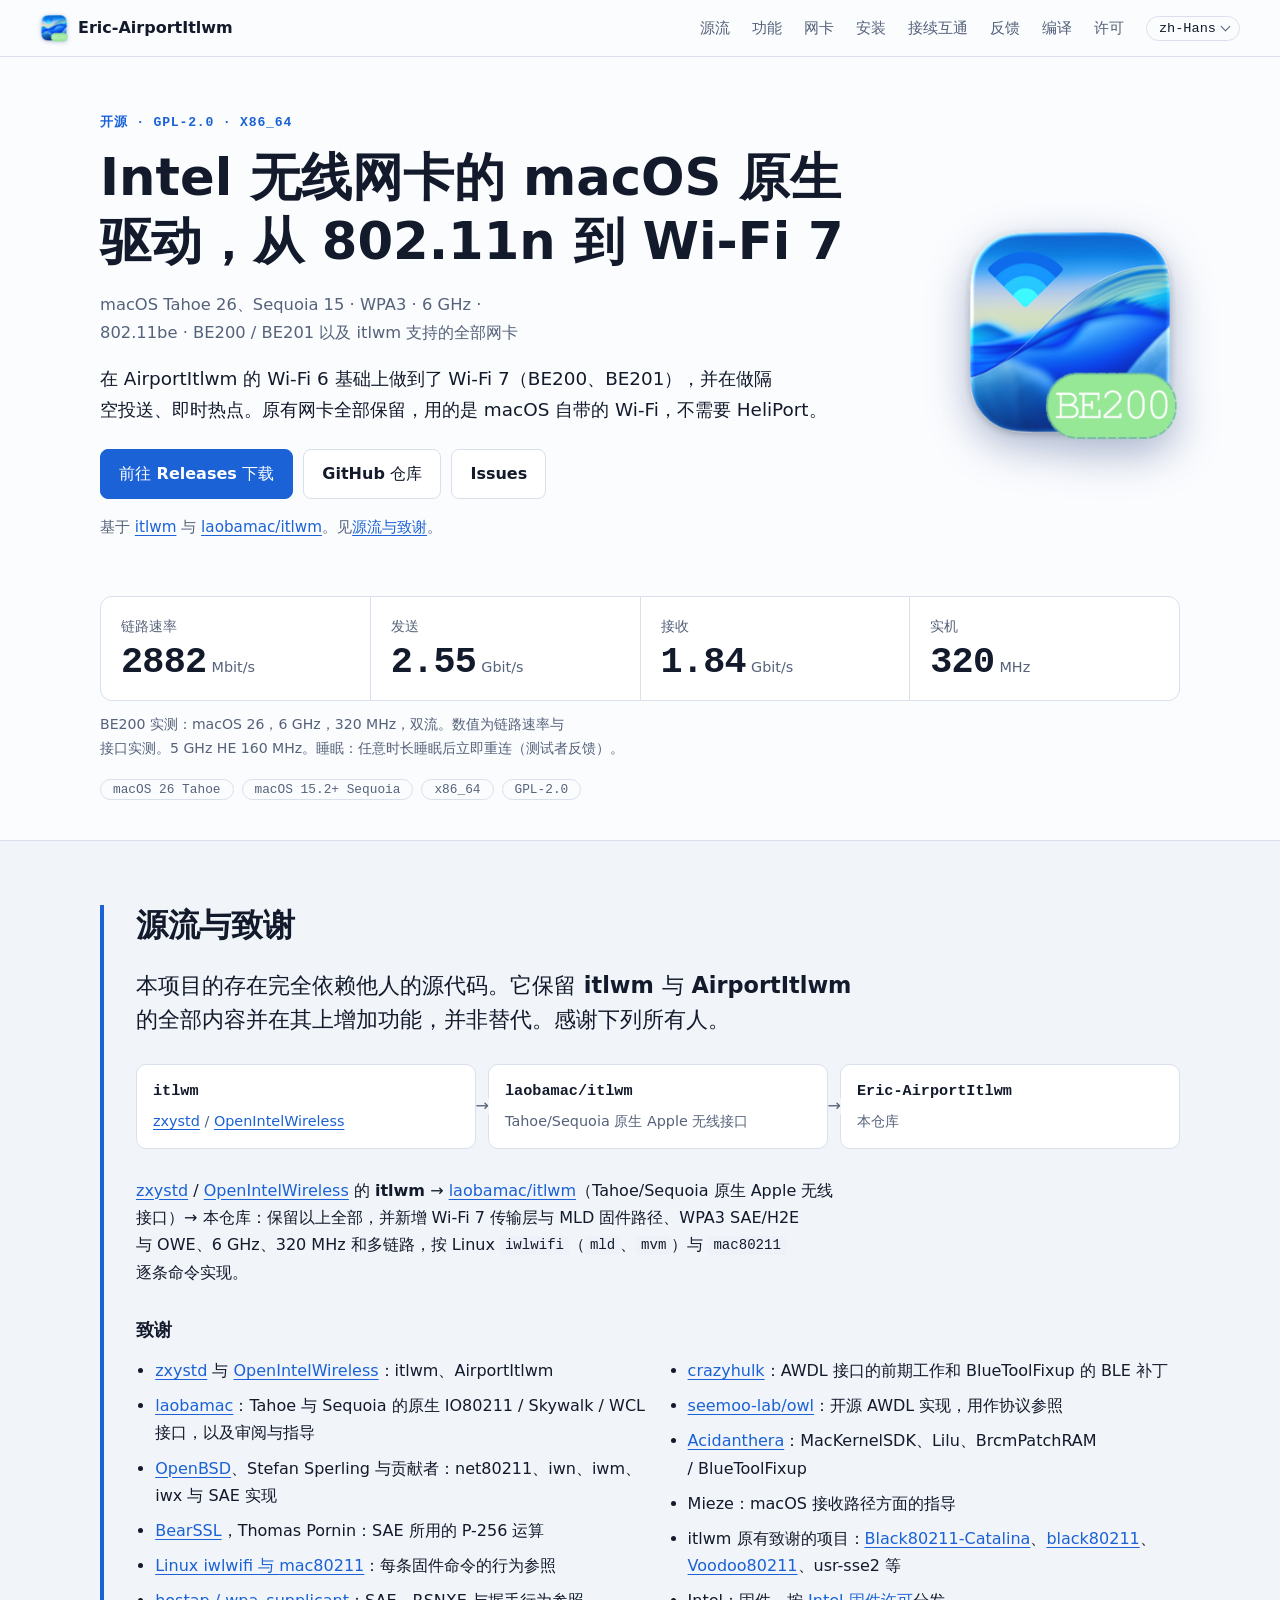
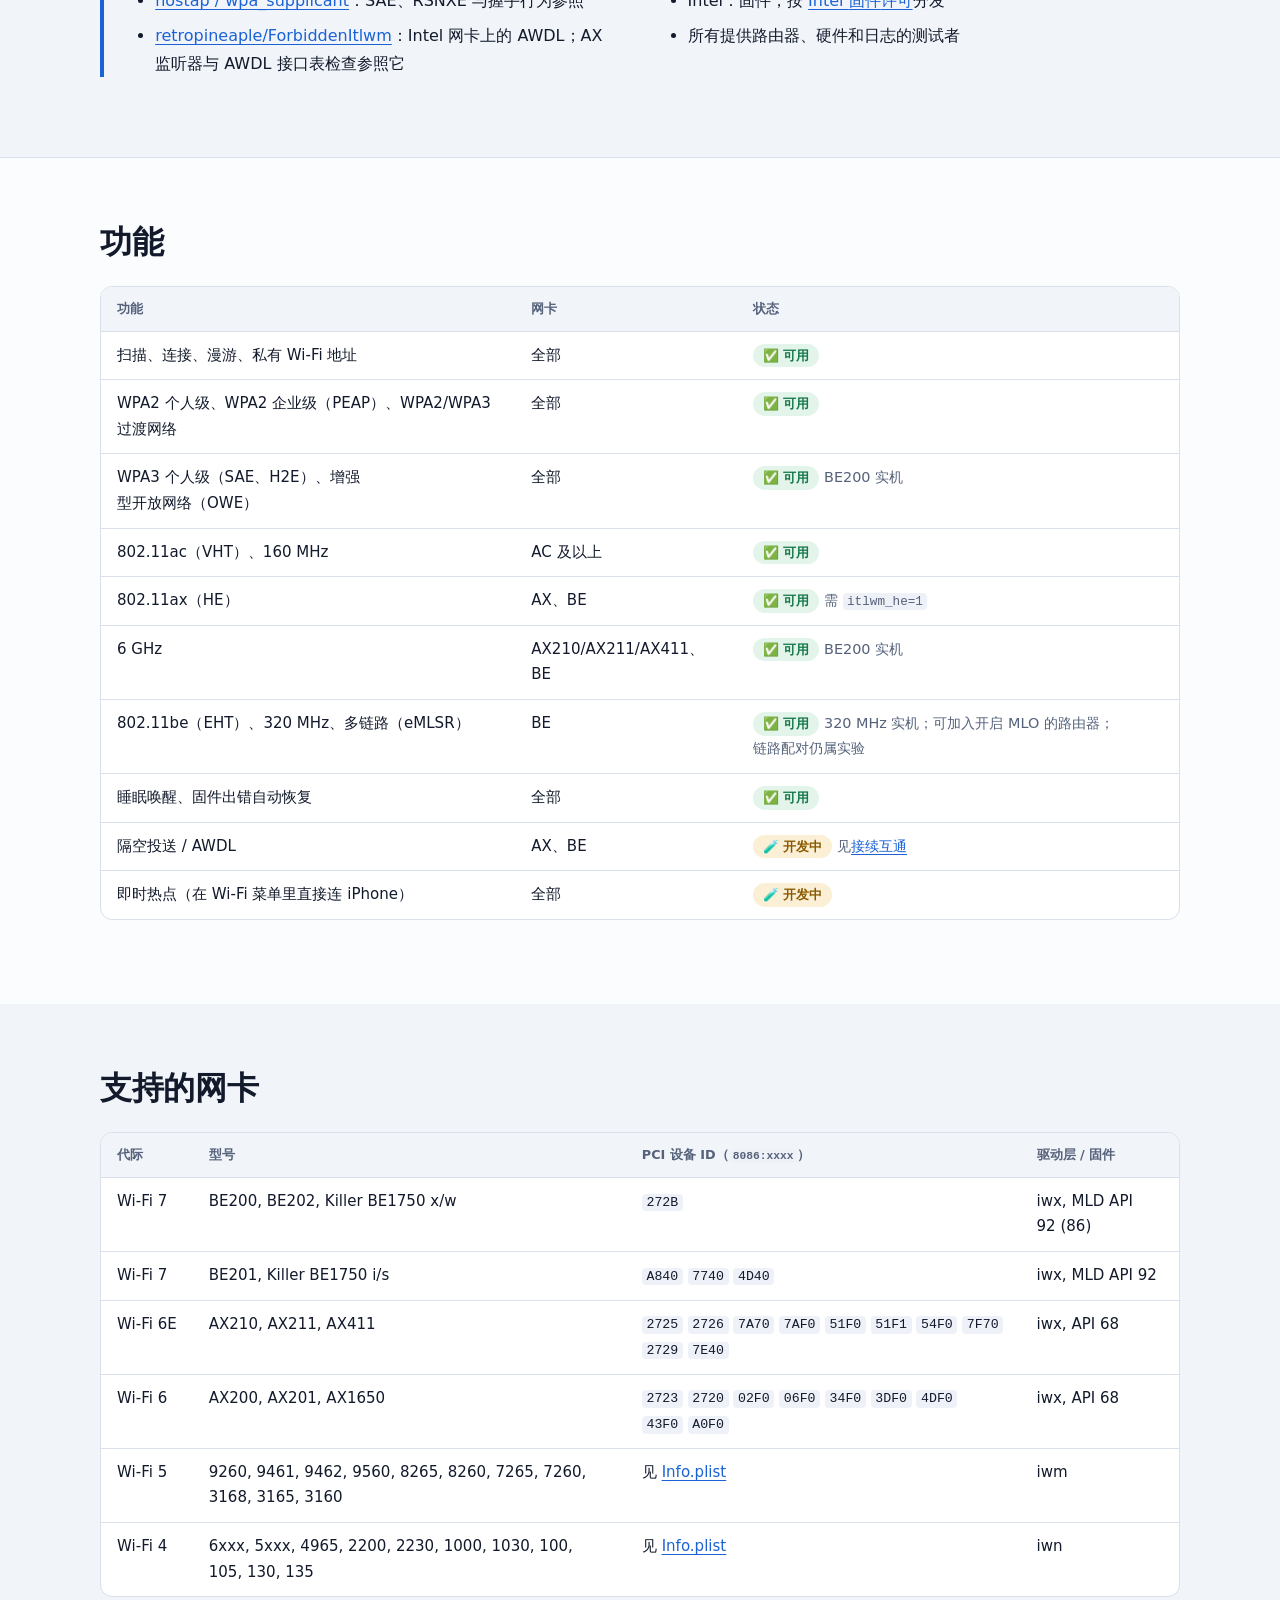
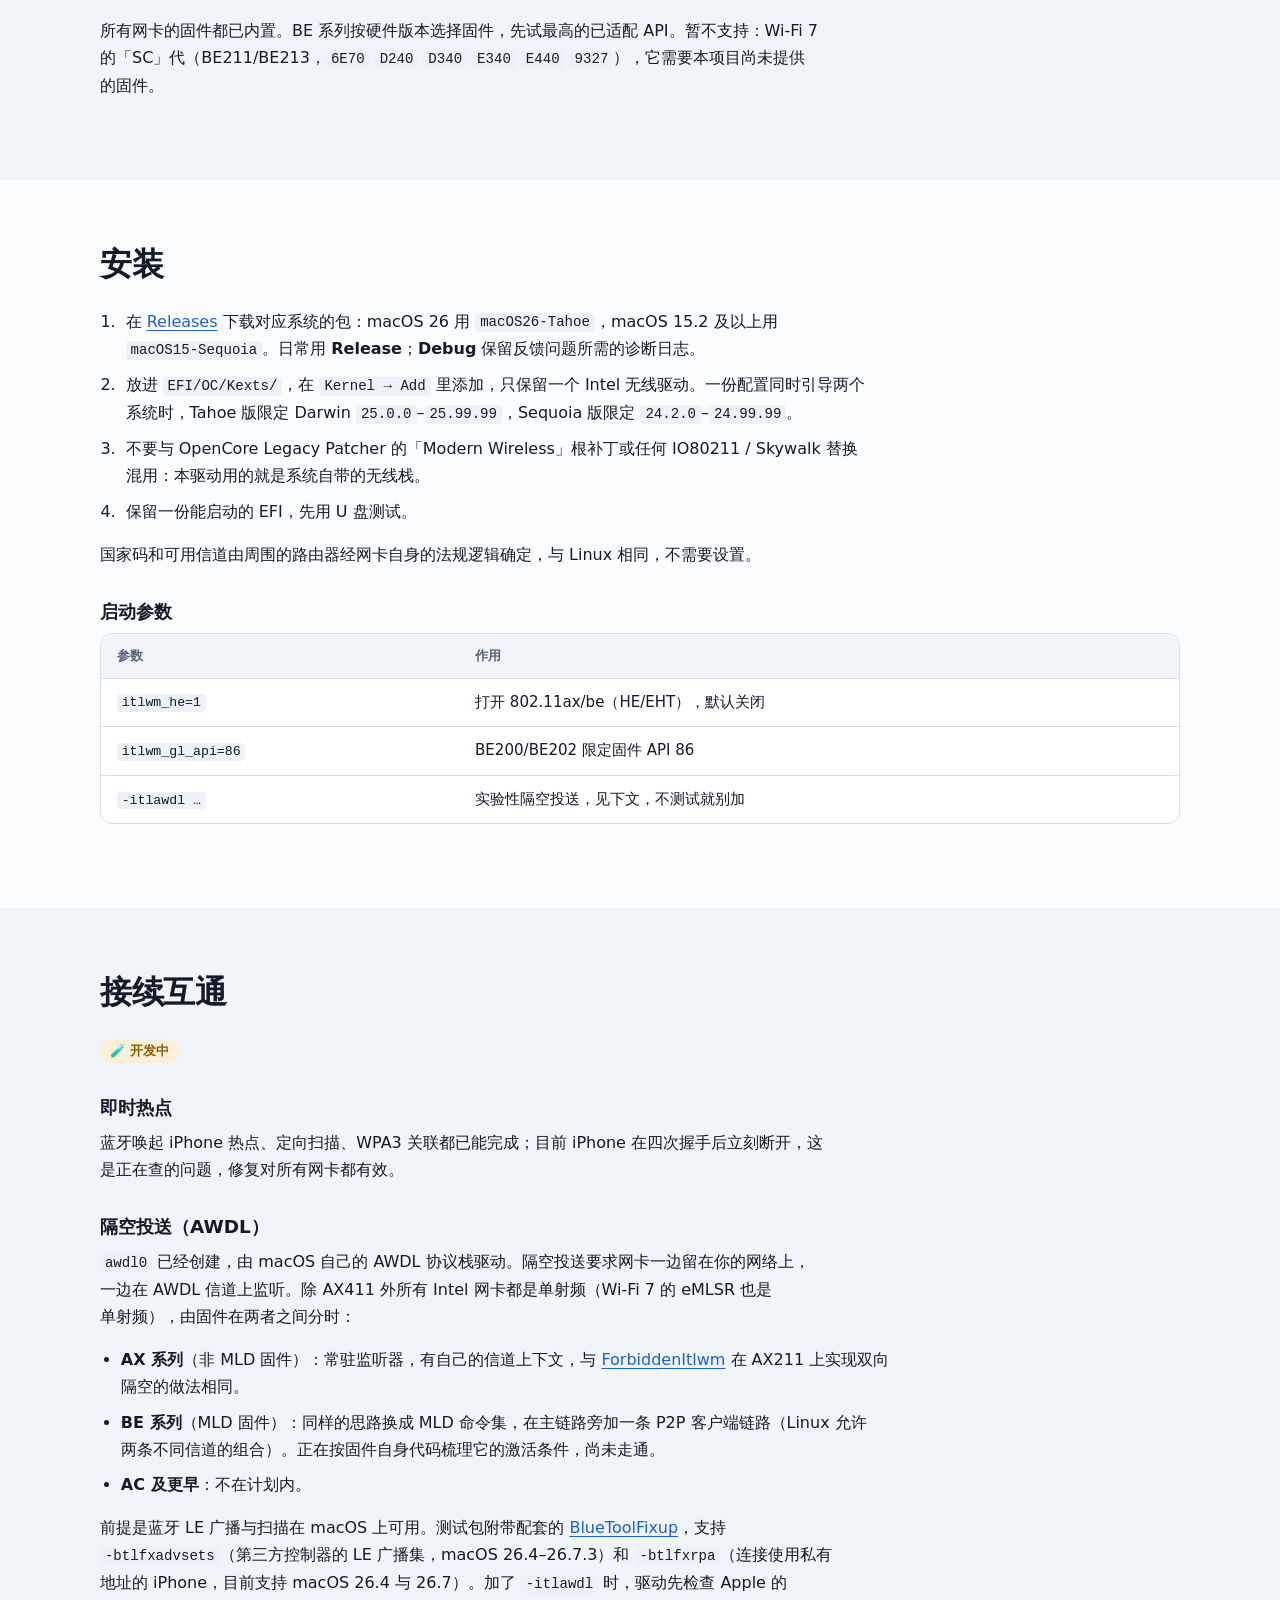
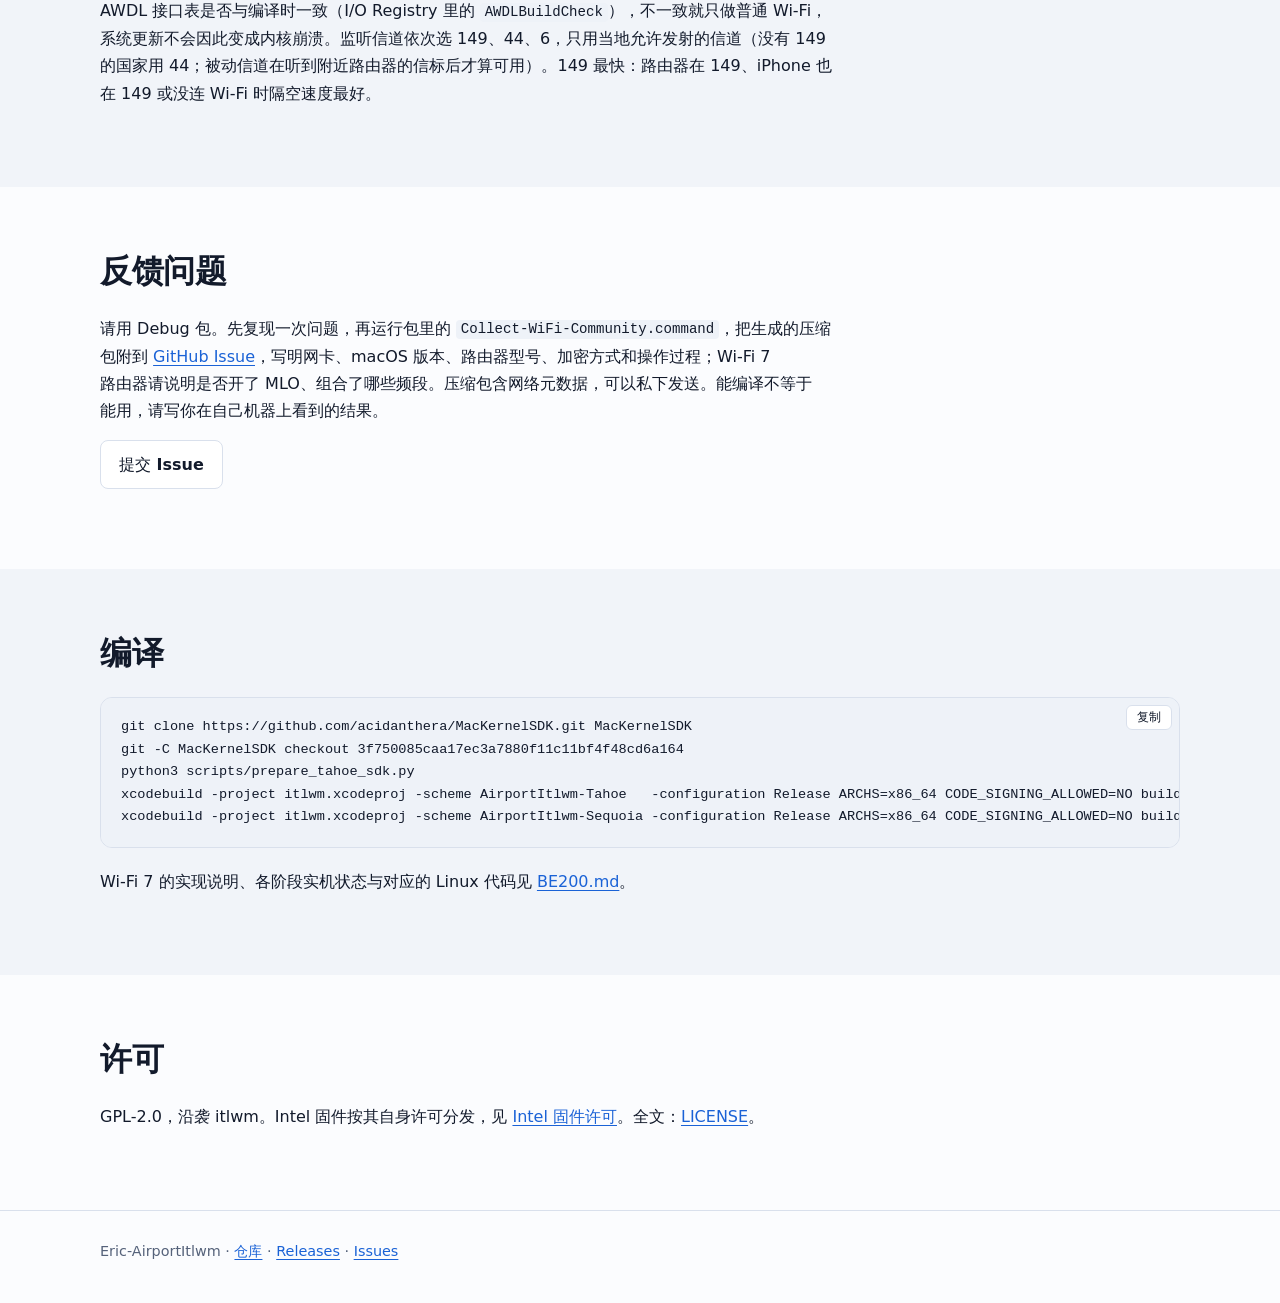
==== commit 0d9f787f: "docs: generated site in six languages (en-US, zh-Hans, zh-Hant, de, fr, ru), browser-language redire" ====
--- a/docs/zh/index.html
+++ b/docs/zh/index.html
@@ -1,135 +1,2 @@
 <!DOCTYPE html>
-<html lang="zh-Hans">
-<head>
-<meta charset="utf-8">
-<meta name="viewport" content="width=device-width, initial-scale=1">
-<meta name="color-scheme" content="light dark">
-<title>Eric-AirportItlwm：Intel 无线网卡的 macOS 原生驱动，从 802.11n 到 Wi-Fi 7</title>
-<meta name="description" content="Intel 无线网卡的 macOS 原生驱动，从 802.11n 到 Wi-Fi 7。macOS Tahoe 26、Sequoia 15，WPA3、6 GHz、802.11be，BE200 / BE201 以及 itlwm 支持的全部网卡。">
-<link rel="icon" type="image/png" href="../be200-icon.png">
-<link rel="stylesheet" href="../style.css">
-<script defer src="../app.js"></script>
-</head>
-<body>
-<a class="skip" href="#main">跳到正文</a>
-<header class="top"><div class="bar">
-<a class="brand" href="#top"><img src="../be200-icon.png" width="28" height="28" alt="">Eric-AirportItlwm</a>
-<button class="burger" type="button" aria-label="菜单" aria-expanded="false" aria-controls="sections"><span></span><span></span><span></span></button>
-<nav id="sections" aria-label="目录">
-<a href="#lineage">源流</a>
-<a href="#works">功能</a>
-<a href="#cards">网卡</a>
-<a href="#install">安装</a>
-<a href="#continuity">接续互通</a>
-<a href="#report">反馈</a>
-<a href="#build">编译</a>
-<a href="#license">许可</a>
-</nav>
-<details class="lang">
-<summary aria-label="Language / 语言"><span lang="zh-Hans">zh-Hans</span></summary>
-<ul>
-<li><a href="../" hreflang="en" lang="en">en-US<span>English</span></a></li>
-<li><a href="./" hreflang="zh-Hans" lang="zh-Hans" aria-current="true">zh-Hans<span>简体中文</span></a></li>
-</ul>
-</details>
-</div></header>
-<main id="main">
-<section class="hero" id="top"><div class="wrap hero-grid">
-<div class="hero-text">
-<p class="eyebrow">开源 · GPL-2.0 · x86_64</p>
-<h1>Intel 无线网卡的 macOS 原生驱动，从 802.11n 到 Wi-Fi 7</h1>
-<p class="sub">macOS Tahoe 26、Sequoia 15 · WPA3 · 6 GHz · 802.11be · BE200 / BE201 以及 itlwm 支持的全部网卡</p>
-<p class="lead">在 AirportItlwm 的 Wi-Fi 6 基础上做到了 Wi-Fi 7（BE200、BE201），并在做隔空投送、即时热点。原有网卡全部保留，用的是 macOS 自带的 Wi-Fi，不需要 HeliPort。</p>
-<p class="cta"><a class="btn primary" href="https://github.com/Ersiter/Eric-AirportItlwm/releases/latest">前往 Releases 下载</a><a class="btn" href="https://github.com/Ersiter/Eric-AirportItlwm">GitHub 仓库</a><a class="btn" href="https://github.com/Ersiter/Eric-AirportItlwm/issues">Issues</a></p>
-<p class="credit-line">基于 <a href="https://github.com/OpenIntelWireless/itlwm">itlwm</a> 与 <a href="https://github.com/laobamac/itlwm">laobamac/itlwm</a>。见<a href="#lineage">源流与致谢</a>。</p>
-</div>
-<div class="hero-art"><img src="../be200-icon.png" width="256" height="256" alt="Eric-AirportItlwm icon"></div>
-</div>
-<div class="wrap"><dl class="stats">
-<div><dt>链路速率</dt><dd><span class="num">2882</span> <span class="unit">Mbit/s</span></dd></div>
-<div><dt>发送</dt><dd><span class="num">2.55</span> <span class="unit">Gbit/s</span></dd></div>
-<div><dt>接收</dt><dd><span class="num">1.84</span> <span class="unit">Gbit/s</span></dd></div>
-<div><dt>实机</dt><dd><span class="num">320</span> <span class="unit">MHz</span></dd></div>
-</dl><p class="note">BE200 实测：macOS 26，6 GHz，320 MHz，双流。数值为链路速率与接口实测。5 GHz HE 160 MHz。睡眠：任意时长睡眠后立即重连（测试者反馈）。</p>
-<ul class="chips"><li>macOS 26 Tahoe</li><li>macOS 15.2+ Sequoia</li><li>x86_64</li><li>GPL-2.0</li></ul></div>
-</section>
-<section class="lineage" id="lineage"><div class="wrap">
-<h2>源流与致谢</h2>
-<p class="big">本项目的存在完全依赖他人的源代码。它保留 itlwm 与 AirportItlwm 的全部内容并在其上增加功能，并非替代。感谢下列所有人。</p>
-<ol class="chain">
-<li><strong>itlwm</strong><span><a href="https://github.com/zxystd">zxystd</a> / <a href="https://github.com/OpenIntelWireless/itlwm">OpenIntelWireless</a></span></li>
-<li><strong>laobamac/itlwm</strong><span>Tahoe/Sequoia 原生 Apple 无线接口</span></li>
-<li><strong>Eric-AirportItlwm</strong><span>本仓库</span></li>
-</ol>
-<p><a href="https://github.com/zxystd">zxystd</a> / <a href="https://github.com/OpenIntelWireless/itlwm">OpenIntelWireless</a> 的 <strong>itlwm</strong> → <a href="https://github.com/laobamac/itlwm">laobamac/itlwm</a>（Tahoe/Sequoia 原生 Apple 无线接口）→ 本仓库：保留以上全部，并新增 Wi-Fi 7 传输层与 MLD 固件路径、WPA3 SAE/H2E 与 OWE、6 GHz、320 MHz 和多链路，按 Linux <code>iwlwifi</code>（<code>mld</code>、<code>mvm</code>）与 <code>mac80211</code> 逐条命令实现。</p>
-<h3>致谢</h3>
-<ul class="credits">
-<li><a href="https://github.com/zxystd">zxystd</a> 与 <a href="https://github.com/OpenIntelWireless">OpenIntelWireless</a>：itlwm、AirportItlwm</li>
-<li><a href="https://github.com/laobamac/itlwm">laobamac</a>：Tahoe 与 Sequoia 的原生 IO80211 / Skywalk / WCL 接口，以及审阅与指导</li>
-<li><a href="https://github.com/openbsd/src">OpenBSD</a>、Stefan Sperling 与贡献者：net80211、iwn、iwm、iwx 与 SAE 实现</li>
-<li><a href="https://bearssl.org/">BearSSL</a>，Thomas Pornin：SAE 所用的 P-256 运算</li>
-<li><a href="https://github.com/torvalds/linux/tree/master/drivers/net/wireless/intel/iwlwifi">Linux iwlwifi 与 mac80211</a>：每条固件命令的行为参照</li>
-<li><a href="https://w1.fi/">hostap / wpa_supplicant</a>：SAE、RSNXE 与握手行为参照</li>
-<li><a href="https://github.com/retropineaple/ForbiddenItlwm">retropineaple/ForbiddenItlwm</a>：Intel 网卡上的 AWDL；AX 监听器与 AWDL 接口表检查参照它</li>
-<li><a href="https://github.com/crazyhulk">crazyhulk</a>：AWDL 接口的前期工作和 BlueToolFixup 的 BLE 补丁</li>
-<li><a href="https://github.com/seemoo-lab/owl">seemoo-lab/owl</a>：开源 AWDL 实现，用作协议参照</li>
-<li><a href="https://github.com/acidanthera">Acidanthera</a>：MacKernelSDK、Lilu、BrcmPatchRAM / BlueToolFixup</li>
-<li>Mieze：macOS 接收路径方面的指导</li>
-<li>itlwm 原有致谢的项目：<a href="https://github.com/AppleIntelWiFi/Black80211-Catalina">Black80211-Catalina</a>、<a href="https://github.com/rpeshkov/black80211">black80211</a>、<a href="https://github.com/mercurysquad/Voodoo80211">Voodoo80211</a>、usr-sse2 等</li>
-<li>Intel：固件，按 <a href="https://github.com/Ersiter/Eric-AirportItlwm/blob/be200-tahoe/iwlwifi-firmware-license">Intel 固件许可</a>分发</li>
-<li>所有提供路由器、硬件和日志的测试者</li>
-</ul></div></section>
-<section id="works"><div class="wrap"><h2>功能</h2>
-<div class="table-wrap"><table><thead><tr><th>功能</th><th>网卡</th><th>状态</th></tr></thead><tbody>
-<tr><td>扫描、连接、漫游、私有 Wi-Fi 地址</td><td>全部</td><td><span class="pill ok"><span aria-hidden="true">✅</span> 可用</span></td></tr>
-<tr><td>WPA2 个人级、WPA2 企业级（PEAP）、WPA2/WPA3 过渡网络</td><td>全部</td><td><span class="pill ok"><span aria-hidden="true">✅</span> 可用</span></td></tr>
-<tr><td>WPA3 个人级（SAE、H2E）、增强型开放网络（OWE）</td><td>全部</td><td><span class="pill ok"><span aria-hidden="true">✅</span> 可用</span> <span class="snote">BE200 实机</span></td></tr>
-<tr><td>802.11ac（VHT）、160 MHz</td><td>AC 及以上</td><td><span class="pill ok"><span aria-hidden="true">✅</span> 可用</span></td></tr>
-<tr><td>802.11ax（HE）</td><td>AX、BE</td><td><span class="pill ok"><span aria-hidden="true">✅</span> 可用</span> <span class="snote">需 <code>itlwm_he=1</code></span></td></tr>
-<tr><td>6 GHz</td><td>AX210/AX211/AX411、BE</td><td><span class="pill ok"><span aria-hidden="true">✅</span> 可用</span> <span class="snote">BE200 实机</span></td></tr>
-<tr><td>802.11be（EHT）、320 MHz、多链路（eMLSR）</td><td>BE</td><td><span class="pill ok"><span aria-hidden="true">✅</span> 可用</span> <span class="snote">320 MHz 实机；可加入开启 MLO 的路由器；链路配对仍属实验</span></td></tr>
-<tr><td>睡眠唤醒、固件出错自动恢复</td><td>全部</td><td><span class="pill ok"><span aria-hidden="true">✅</span> 可用</span></td></tr>
-<tr><td>隔空投送 / AWDL</td><td>AX、BE</td><td><span class="pill dev"><span aria-hidden="true">🧪</span> 开发中</span> <span class="snote">见<a href="#continuity">接续互通</a></span></td></tr>
-<tr><td>即时热点（在 Wi-Fi 菜单里直接连 iPhone）</td><td>全部</td><td><span class="pill dev"><span aria-hidden="true">🧪</span> 开发中</span></td></tr>
-</tbody></table></div></div></section>
-<section id="cards"><div class="wrap"><h2>支持的网卡</h2>
-<div class="table-wrap"><table class="cards"><thead><tr><th>代际</th><th>型号</th><th>PCI 设备 ID（<code>8086:xxxx</code>）</th><th>驱动层 / 固件</th></tr></thead><tbody>
-<tr><td>Wi-Fi 7</td><td>BE200, BE202, Killer BE1750 x/w</td><td><code>272B</code></td><td>iwx, MLD API 92 (86)</td></tr>
-<tr><td>Wi-Fi 7</td><td>BE201, Killer BE1750 i/s</td><td><code>A840</code> <code>7740</code> <code>4D40</code></td><td>iwx, MLD API 92</td></tr>
-<tr><td>Wi-Fi 6E</td><td>AX210, AX211, AX411</td><td><code>2725</code> <code>2726</code> <code>7A70</code> <code>7AF0</code> <code>51F0</code> <code>51F1</code> <code>54F0</code> <code>7F70</code> <code>2729</code> <code>7E40</code></td><td>iwx, API 68</td></tr>
-<tr><td>Wi-Fi 6</td><td>AX200, AX201, AX1650</td><td><code>2723</code> <code>2720</code> <code>02F0</code> <code>06F0</code> <code>34F0</code> <code>3DF0</code> <code>4DF0</code> <code>43F0</code> <code>A0F0</code></td><td>iwx, API 68</td></tr>
-<tr><td>Wi-Fi 5</td><td>9260, 9461, 9462, 9560, 8265, 8260, 7265, 7260, 3168, 3165, 3160</td><td>见 <a href="https://github.com/Ersiter/Eric-AirportItlwm/blob/be200-tahoe/AirportItlwm/WCL/Info.plist">Info.plist</a></td><td>iwm</td></tr>
-<tr><td>Wi-Fi 4</td><td>6xxx, 5xxx, 4965, 2200, 2230, 1000, 1030, 100, 105, 130, 135</td><td>见 <a href="https://github.com/Ersiter/Eric-AirportItlwm/blob/be200-tahoe/AirportItlwm/WCL/Info.plist">Info.plist</a></td><td>iwn</td></tr>
-</tbody></table></div><p>所有网卡的固件都已内置。BE 系列按硬件版本选择固件，先试最高的已适配 API。暂不支持：Wi-Fi 7 的「SC」代（BE211/BE213，<code>6E70</code> <code>D240</code> <code>D340</code> <code>E340</code> <code>E440</code> <code>9327</code>），它需要本项目尚未提供的固件。</p></div></section>
-<section id="install"><div class="wrap"><h2>安装</h2><ol class="steps">
-<li>在 <a href="https://github.com/Ersiter/Eric-AirportItlwm/releases">Releases</a> 下载对应系统的包：macOS 26 用 <code>macOS26-Tahoe</code>，macOS 15.2 及以上用 <code>macOS15-Sequoia</code>。日常用 <strong>Release</strong>；<strong>Debug</strong> 保留反馈问题所需的诊断日志。</li>
-<li>放进 <code>EFI/OC/Kexts/</code>，在 <code>Kernel → Add</code> 里添加，只保留一个 Intel 无线驱动。一份配置同时引导两个系统时，Tahoe 版限定 Darwin <code>25.0.0</code>–<code>25.99.99</code>，Sequoia 版限定 <code>24.2.0</code>–<code>24.99.99</code>。</li>
-<li>不要与 OpenCore Legacy Patcher 的「Modern Wireless」根补丁或任何 IO80211 / Skywalk 替换混用：本驱动用的就是系统自带的无线栈。</li>
-<li>保留一份能启动的 EFI，先用 U 盘测试。</li>
-</ol><p>国家码和可用信道由周围的路由器经网卡自身的法规逻辑确定，与 Linux 相同，不需要设置。</p>
-<h3>启动参数</h3><div class="table-wrap"><table><thead><tr><th>参数</th><th>作用</th></tr></thead><tbody>
-<tr><td><code>itlwm_he=1</code></td><td>打开 802.11ax/be（HE/EHT），默认关闭</td></tr>
-<tr><td><code>itlwm_gl_api=86</code></td><td>BE200/BE202 限定固件 API 86</td></tr>
-<tr><td><code>-itlawdl …</code></td><td>实验性隔空投送，见下文，不测试就别加</td></tr>
-</tbody></table></div></div></section>
-<section id="continuity"><div class="wrap"><h2>接续互通</h2>
-<p><span class="pill dev"><span aria-hidden="true">🧪</span> 开发中</span></p>
-<h3>即时热点</h3><p>蓝牙唤起 iPhone 热点、定向扫描、WPA3 关联都已能完成；目前 iPhone 在四次握手后立刻断开，这是正在查的问题，修复对所有网卡都有效。</p>
-<h3>隔空投送（AWDL）</h3><p><code>awdl0</code> 已经创建，由 macOS 自己的 AWDL 协议栈驱动。隔空投送要求网卡一边留在你的网络上，一边在 AWDL 信道上监听。除 AX411 外所有 Intel 网卡都是单射频（Wi-Fi 7 的 eMLSR 也是单射频），由固件在两者之间分时：</p><ul>
-<li><strong>AX 系列</strong>（非 MLD 固件）：常驻监听器，有自己的信道上下文，与 <a href="https://github.com/retropineaple/ForbiddenItlwm">ForbiddenItlwm</a> 在 AX211 上实现双向隔空的做法相同。</li>
-<li><strong>BE 系列</strong>（MLD 固件）：同样的思路换成 MLD 命令集，在主链路旁加一条 P2P 客户端链路（Linux 允许两条不同信道的组合）。正在按固件自身代码梳理它的激活条件，尚未走通。</li>
-<li><strong>AC 及更早</strong>：不在计划内。</li>
-</ul><p>前提是蓝牙 LE 广播与扫描在 macOS 上可用。测试包附带配套的 <a href="https://github.com/acidanthera/BrcmPatchRAM">BlueToolFixup</a>，支持 <code>-btlfxadvsets</code>（第三方控制器的 LE 广播集，macOS 26.4–26.7.3）和 <code>-btlfxrpa</code>（连接使用私有地址的 iPhone，目前支持 macOS 26.4 与 26.7）。加了 <code>-itlawdl</code> 时，驱动先检查 Apple 的 AWDL 接口表是否与编译时一致（I/O Registry 里的 <code>AWDLBuildCheck</code>），不一致就只做普通 Wi-Fi，系统更新不会因此变成内核崩溃。监听信道依次选 149、44、6，只用当地允许发射的信道（没有 149 的国家用 44；被动信道在听到附近路由器的信标后才算可用）。149 最快：路由器在 149、iPhone 也在 149 或没连 Wi-Fi 时隔空速度最好。</p></div></section>
-<section id="report"><div class="wrap"><h2>反馈问题</h2><p>请用 Debug 包。先复现一次问题，再运行包里的 <code>Collect-WiFi-Community.command</code>，把生成的压缩包附到 <a href="https://github.com/Ersiter/Eric-AirportItlwm/issues">GitHub Issue</a>，写明网卡、macOS 版本、路由器型号、加密方式和操作过程；Wi-Fi 7 路由器请说明是否开了 MLO、组合了哪些频段。压缩包含网络元数据，可以私下发送。能编译不等于能用，请写你在自己机器上看到的结果。</p><p><a class="btn" href="https://github.com/Ersiter/Eric-AirportItlwm/issues/new">提交 Issue</a></p></div></section>
-<section id="build"><div class="wrap"><h2>编译</h2>
-<div class="code"><button type="button" class="copy" data-copied="已复制" hidden>复制</button><pre><code>git clone https://github.com/acidanthera/MacKernelSDK.git MacKernelSDK
-git -C MacKernelSDK checkout 3f750085caa17ec3a7880f11c11bf4f48cd6a164
-python3 scripts/prepare_tahoe_sdk.py
-xcodebuild -project itlwm.xcodeproj -scheme AirportItlwm-Tahoe   -configuration Release ARCHS=x86_64 CODE_SIGNING_ALLOWED=NO build
-xcodebuild -project itlwm.xcodeproj -scheme AirportItlwm-Sequoia -configuration Release ARCHS=x86_64 CODE_SIGNING_ALLOWED=NO build</code></pre></div>
-<p>Wi-Fi 7 的实现说明、各阶段实机状态与对应的 Linux 代码见 <a href="https://github.com/Ersiter/Eric-AirportItlwm/blob/be200-tahoe/BE200.md">BE200.md</a>。</p></div></section>
-<section id="license"><div class="wrap"><h2>许可</h2><p>GPL-2.0，沿袭 itlwm。Intel 固件按其自身许可分发，见 <a href="https://github.com/Ersiter/Eric-AirportItlwm/blob/be200-tahoe/iwlwifi-firmware-license">Intel 固件许可</a>。全文：<a href="https://github.com/Ersiter/Eric-AirportItlwm/blob/be200-tahoe/LICENSE">LICENSE</a>。</p></div></section>
-</main>
-<footer><div class="wrap"><p>Eric-AirportItlwm · <a href="https://github.com/Ersiter/Eric-AirportItlwm">仓库</a> · <a href="https://github.com/Ersiter/Eric-AirportItlwm/releases">Releases</a> · <a href="https://github.com/Ersiter/Eric-AirportItlwm/issues">Issues</a></p></div></footer>
-</body>
-</html>
+<html lang="zh-Hans"><head><meta charset="utf-8"><meta http-equiv="refresh" content="0; url=../zh-hans/"><link rel="canonical" href="https://ersiter.github.io/Eric-AirportItlwm/zh-hans/"><title>Eric-AirportItlwm</title></head><body><a href="../zh-hans/">简体中文</a></body></html>
